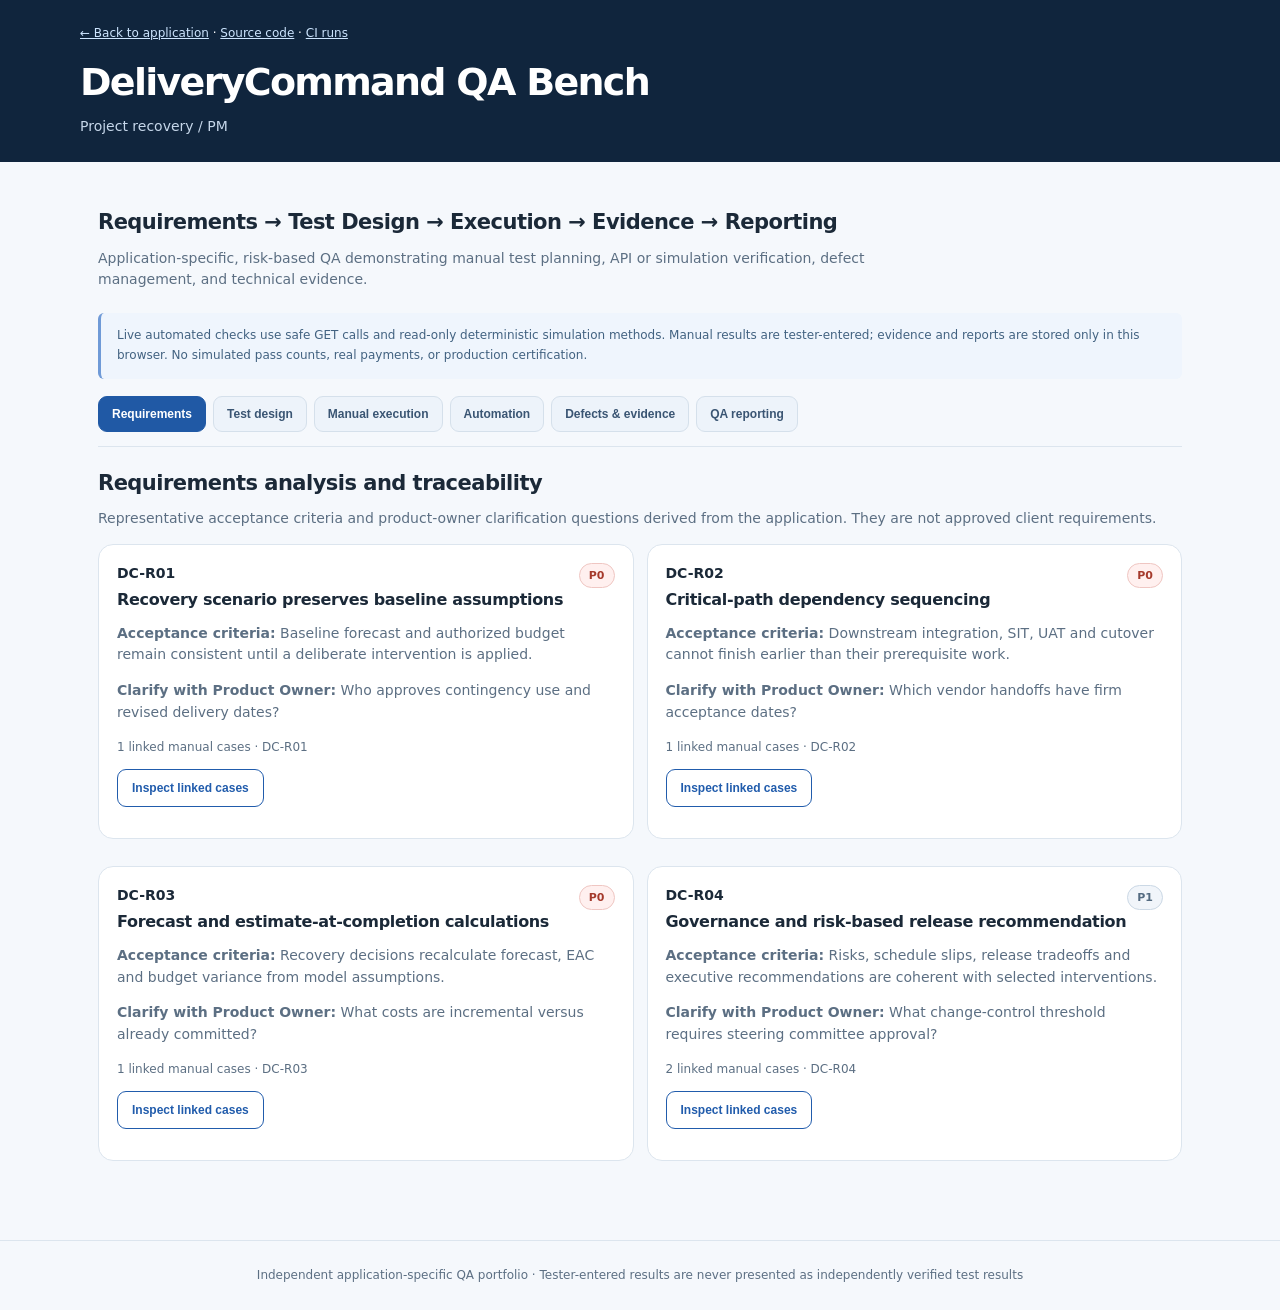
==== deliverycommand/qa-bench.html @ 72eb8c36 "Add app-specific QA workbench for recovery simulation with live read-only checks" ====
<!doctype html>
<html lang="en"><head><meta charset="utf-8"><meta name="viewport" content="width=device-width,initial-scale=1"><meta name="robots" content="noindex"><title>DeliveryCommand | QA Engineering Workbench</title>
<style>
:root{color-scheme:light;--ink:#1b2938;--muted:#5c6f83;--line:#dce5ee;--blue:#215cac;--paper:#fff;--bg:#f5f8fc;--green:#147b5c;--red:#a82e3e;--amber:#a65d00}
*{box-sizing:border-box}body{margin:0;background:var(--bg);color:var(--ink);font:14px/1.55 system-ui,-apple-system,Segoe UI,sans-serif}a{color:var(--blue)}header{background:#10253d;color:white;padding:24px max(18px,calc((100vw - 1120px)/2))}header a{color:#cde5ff}header .crumb{font-size:12px;margin-bottom:10px}.wrap{max-width:1120px;margin:auto;padding:24px 18px 65px}h1{margin:0 0 5px;font-size:clamp(27px,4vw,38px);letter-spacing:-.045em}h2{font-size:21px;letter-spacing:-.025em;margin:0 0 9px}h3{font-size:16px;letter-spacing:-.02em;margin:0 0 10px}h4{font-size:14px;margin:7px 0}p{margin:5px 0 14px;color:var(--muted)}.sub{color:#c6d7ea}.small{font-size:12px}.panel{background:white;border:1px solid var(--line);border-radius:15px;padding:18px;margin-bottom:14px;min-width:0}.intro{padding:20px 0 8px}.intro p{max-width:850px}.note{border-left:3px solid #6f9ad7;background:#eff5fd;color:#426281;padding:13px 16px;border-radius:6px;margin-bottom:17px;font-size:12px;line-height:1.65}.tabs{display:flex;flex-wrap:wrap;gap:7px;border-bottom:1px solid var(--line);padding:0 0 14px;margin:15px 0 20px}.tabs button{border:1px solid #d5e0eb;background:#edf3fa;padding:10px 13px;border-radius:9px;font-weight:700;color:#3a5573;cursor:pointer;font-size:12px}.tabs button[aria-selected="true"]{background:#2059a5;color:#fff;border-color:#2059a5}.grid{display:grid;grid-template-columns:repeat(2,minmax(0,1fr));gap:13px}.row{display:flex;gap:14px;align-items:flex-start;justify-content:space-between}.row>*{min-width:0}.actions{display:flex;gap:9px;flex-wrap:wrap;margin:13px 0}.btn{background:#215cac;border:1px solid #215cac;color:#fff;border-radius:9px;padding:10px 14px;font-size:12px;font-weight:700;cursor:pointer;min-height:38px}.btn.alt{background:#fff;color:#215cac}.btn:disabled{opacity:.6;cursor:default}.tag{border:1px solid #cbd8e5;border-radius:30px;padding:3px 9px;font-size:11px;font-weight:800;color:#546b81;background:#f1f5fa;display:inline-block}.tag.p0,.tag.failed{background:#fff0ef;color:#a53a2c;border-color:#efc6c2}.tag.passed{background:#ebf7f0;color:#16734b;border-color:#bee3cc}.tag.blocked{background:#fff3e2;color:#a36813;border-color:#ecd4b0}.fine{font-size:12px;color:var(--muted)}.line{padding:13px 0;border-bottom:1px solid var(--line)}.line:last-child{border:0}.line p{font-size:13px;line-height:1.65}.cardlinks{display:flex;gap:14px;flex-wrap:wrap;font-size:12px;font-weight:650}.cardlinks a{white-space:normal}.metrics{display:grid;grid-template-columns:repeat(5,minmax(0,1fr));gap:10px;margin-bottom:18px}.metric{background:#fff;border:1px solid var(--line);border-radius:11px;padding:12px}.metric strong{display:block;font-size:28px}.metric span{font-size:11px;color:var(--muted)}label{display:block;font-size:12px;font-weight:750;margin:11px 0}input,select,textarea{font:inherit;width:100%;border:1px solid #c5d4e5;border-radius:8px;padding:10px;background:white;color:var(--ink);margin:5px 0 0}input[type=file]{font-size:12px}textarea{resize:vertical}pre{background:#111f34;color:#d8ebf9;border-radius:9px;overflow:auto;padding:14px;font-size:11px;line-height:1.65;white-space:pre-wrap;overflow-wrap:anywhere}.teststep{white-space:pre-line;color:#354e68;line-height:1.7;font-size:13px}.status{font-weight:750}.status.passed{color:var(--green)}.status.failed{color:var(--red)}.status.blocked{color:var(--amber)}.state{font-weight:650;margin-left:6px}.two{display:grid;grid-template-columns:1.15fr .85fr;gap:14px}table{width:100%;border-collapse:collapse;font-size:12px}td,th{border-bottom:1px solid var(--line);text-align:left;padding:10px;vertical-align:top}th{background:#f5f8fc;color:#4d667c}.tablewrap{overflow:auto;max-width:100%}#notice:not(:empty){padding:11px 14px;margin:14px 0;background:#e9f5ed;border:1px solid #c0dfc8;border-radius:9px;color:#24563d}footer{padding:25px;border-top:1px solid var(--line);text-align:center;font-size:12px;color:var(--muted)}button:focus-visible,input:focus-visible,a:focus-visible,select:focus-visible,textarea:focus-visible{outline:3px solid #77a5dc;outline-offset:2px}
@media(max-width:780px){.two,.grid{grid-template-columns:1fr}.metrics{grid-template-columns:repeat(3,minmax(0,1fr))}}
@media(max-width:520px){.tabs{display:grid;grid-template-columns:repeat(2,minmax(0,1fr))}.tabs button{padding:10px 6px}.wrap{padding:16px 12px 45px}.panel{padding:14px}.metrics{grid-template-columns:repeat(2,minmax(0,1fr))}.row{display:block}h1{font-size:27px}}</style></head><body><header><div class="crumb"><a id="app-link" href="/">← Back to application</a> · <a id="source-link" target="_blank" rel="noopener noreferrer" href="#">Source code</a> · <a id="ci-link" target="_blank" rel="noopener noreferrer" href="#">CI runs</a></div><h1 id="project-title">QA Engineering Workbench</h1><div id="project-sub" class="sub"></div></header>
<main class="wrap"><div class="intro"><h2>Requirements → Test Design → Execution → Evidence → Reporting</h2><p>Application-specific, risk-based QA demonstrating manual test planning, API or simulation verification, defect management, and technical evidence.</p></div><div class="note">Live automated checks use safe GET calls and read-only deterministic simulation methods. Manual results are tester-entered; evidence and reports are stored only in this browser. No simulated pass counts, real payments, or production certification.</div><div class="tabs" role="tablist" aria-label="QA lifecycle sections"><button data-tab="requirements" aria-selected="true">Requirements</button><button data-tab="cases" aria-selected="false">Test design</button><button data-tab="manual" aria-selected="false">Manual execution</button><button data-tab="automation" aria-selected="false">Automation</button><button data-tab="defects" aria-selected="false">Defects & evidence</button><button data-tab="report" aria-selected="false">QA reporting</button></div><div id="notice" role="status" aria-live="polite"></div><div id="app"></div></main><footer>Independent application-specific QA portfolio · Tester-entered results are never presented as independently verified test results</footer>
<script id="qa-config" type="application/json">{"name":"DeliveryCommand","slug":"deliverycommand","domain":"Project recovery / PM","url":"https://deliverycommand.onrender.com/","repository":"deliverycommand","qaSource":"deliverycommand/qa-bench.html","sourceTests":"deliverycommand/tests","engine":"./engine.mjs","engineFunction":"simulate","requirements":[{"id":"DC-R01","title":"Recovery scenario preserves baseline assumptions","risk":"P0","acceptance":"Baseline forecast and authorized budget remain consistent until a deliberate intervention is applied.","clarify":"Who approves contingency use and revised delivery dates?"},{"id":"DC-R02","title":"Critical-path dependency sequencing","risk":"P0","acceptance":"Downstream integration, SIT, UAT and cutover cannot finish earlier than their prerequisite work.","clarify":"Which vendor handoffs have firm acceptance dates?"},{"id":"DC-R03","title":"Forecast and estimate-at-completion calculations","risk":"P0","acceptance":"Recovery decisions recalculate forecast, EAC and budget variance from model assumptions.","clarify":"What costs are incremental versus already committed?"},{"id":"DC-R04","title":"Governance and risk-based release recommendation","risk":"P1","acceptance":"Risks, schedule slips, release tradeoffs and executive recommendations are coherent with selected interventions.","clarify":"What change-control threshold requires steering committee approval?"}],"cases":[{"id":"DC-T01","req":"DC-R01","title":"Verify initial delayed-program baseline","level":"Functional","priority":"P0","pre":"Open unchanged example scenario.","steps":"1. Open DeliveryCommand.\n2. Record baseline finish and budget.\n3. Inspect vendor, integration, SIT, UAT, and cutover tasks.\n4. Reload without selecting interventions.","expected":"Baseline values and task sequence remain stable."},{"id":"DC-T02","req":"DC-R02","title":"Vendor API delay propagates to dependent phases","level":"E2E / SIT","priority":"P0","pre":"Start baseline scenario.","steps":"1. Review vendor dependency.\n2. Select vendor-expedite intervention.\n3. Compare critical path and finish date.\n4. Deselect and confirm baseline returns.","expected":"Downstream forecasts recalculate without violating dependency order."},{"id":"DC-T03","req":"DC-R03","title":"Cost of multiple interventions updates EAC","level":"Boundary / financial","priority":"P0","pre":"Open intervention options.","steps":"1. Capture baseline EAC.\n2. Enable vendor expedite and integration swarm.\n3. Calculate incremental cost.\n4. Compare authorized budget and variance.\n5. Remove an intervention and verify recalculation.","expected":"Intervention costs appear once and EAC/budget variance agree with decisions."},{"id":"DC-T04","req":"DC-R04","title":"Compressed UAT flags quality risk","level":"Negative / governance","priority":"P1","pre":"Start baseline without recovery actions.","steps":"1. Select compressed UAT.\n2. Examine quality warnings.\n3. Inspect executive recommendation.\n4. Compare warning after disabling the option.","expected":"Compression produces explicit QA/release risk rather than a misleading clean status."},{"id":"DC-T05","req":"DC-R04","title":"Recoverable reset maintains data integrity","level":"Reliability / usability","priority":"P1","pre":"Change at least two recovery decisions.","steps":"1. Record recalculated schedule and budget.\n2. Reset decisions.\n3. Refresh or revisit the scenario.\n4. Compare with original baseline.","expected":"Reset returns the defined baseline without stale forecast figures."}],"automatic":[{"id":"DC-A01","title":"Live application responds with valid HTML","kind":"http","path":"/","expectStatus":200,"contains":"DeliveryCommand","level":"Production smoke"},{"id":"DC-A02","title":"Recovery engine source is served","kind":"http","path":"/engine.mjs","expectStatus":200,"contains":"export","level":"Integration / assets"},{"id":"DC-A03","title":"Baseline simulation yields numeric forecast","kind":"esm","module":"./engine.mjs","fn":"simulate","expectKey":"finishWeek","expectType":"number","level":"Business rules"},{"id":"DC-A04","title":"Baseline simulation yields budget variance","kind":"esm","module":"./engine.mjs","fn":"simulate","expectKey":"budgetVariance","expectType":"number","level":"Financial / integration"},{"id":"DC-A05","title":"Unrecognized URL returns 404","kind":"http","path":"/not-a-real-qa-resource","expectStatus":404,"level":"Negative HTTP"}],"caveats":"Educational project-recovery calculations use fictional program data. Live smoke checks are read-only; stakeholder sign-off, real vendor timing and production program financials are out of scope.","sourceUrl":"https://github.com/sachintechpro/deliverycommand","sourceTestsUrl":"https://github.com/sachintechpro/deliverycommand/tree/main/deliverycommand/tests","ciUrl":"https://github.com/sachintechpro/deliverycommand/actions"}</script><script>
(() => {
'use strict';
const C=JSON.parse(document.getElementById('qa-config').textContent);
const KEY='qa-bench:'+C.slug+':v1';let state={executions:[],defects:[],evidence:[],customCases:[],auto:{}};
try{const p=JSON.parse(localStorage.getItem(KEY)||'{}');if(p&&typeof p==='object'){for(const k of Object.keys(state))if(p[k]&& (Array.isArray(state[k])?Array.isArray(p[k]):typeof p[k]==='object'))state[k]=p[k];}}catch{}
let tab='requirements',selected=(C.cases[0]||{}).id||'',showCase='',running=false;
const esc=s=>String(s==null?'':s).replace(/[&<>"']/g,ch=>({'&':'&amp;','<':'&lt;','>':'&gt;','"':'&quot;','\'':'&#39;'}[ch]));
const fmt=x=>esc(JSON.stringify(x,null,2));const cases=()=>[...C.cases,...state.customCases];
const latest=id=>state.executions.find(x=>x.caseId===id);
const count=(k)=>state.executions.filter((x,i,a)=>a.findIndex(v=>v.caseId===x.caseId)===i&&x.status===k).length;
const total=()=>cases().length;const completed=()=>new Set(state.executions.map(x=>x.caseId)).size;
function save(){try{localStorage.setItem(KEY,JSON.stringify(state));return true}catch{note('Browser storage unavailable; export your report.');return false}}
function note(s){document.querySelector('#notice').textContent=s}
function tag(v){const t=String(v||'Not run');return '<span class="tag '+(t==='P0'?'p0':t.toLowerCase().replaceAll(' ','-'))+'">'+esc(t)+'</span>'}
function renderReq(){return '<h2>Requirements analysis and traceability</h2><p>Representative acceptance criteria and product-owner clarification questions derived from the application. They are not approved client requirements.</p><div class="grid">'+C.requirements.map(r=>'<article class="panel"><div class="row"><strong>'+esc(r.id)+'</strong>'+tag(r.risk)+'</div><h3>'+esc(r.title)+'</h3><p><b>Acceptance criteria:</b> '+esc(r.acceptance)+'</p><p><b>Clarify with Product Owner:</b> '+esc(r.clarify)+'</p><div class="fine">'+cases().filter(c=>c.req===r.id).length+' linked manual cases · '+esc(r.id)+'</div><div class="actions"><button class="btn alt" data-act="req" data-id="'+esc(r.id)+'">Inspect linked cases</button></div></article>').join('')+'</div>'}
function listCases(){const req=showCase||'', filtered=cases().filter(x=>!req||x.req===req);
return '<h2>Test design repository</h2><p>Application-specific functional, integration, boundary, negative, E2E, and reliability scenarios. Tests here are specifications until executed and evidenced.</p><div class="actions"><button class="btn" data-act="add-case">+ Write test case</button><button class="btn alt" data-act="all-cases">Show all cases</button></div><div id="new-case"></div><div class="grid">'+filtered.map(x=>'<article class="panel"><div class="row"><strong>'+esc(x.id)+'</strong>'+tag(x.priority)+'</div><h3>'+esc(x.title)+'</h3><p>'+esc(x.req)+' · '+esc(x.level)+'</p><p><b>Expected:</b> '+esc(x.expected)+'</p><div class="actions"><button class="btn alt" data-act="open-case" data-id="'+esc(x.id)+'">Steps / execute</button></div></article>').join('')+'</div>'}
function detail(c){return '<article class="panel"><div class="row"><h3>'+esc(c.id)+' — '+esc(c.title)+'</h3>'+tag(c.priority)+'</div><p>'+esc(c.req)+' · '+esc(c.level)+'</p><p><b>Preconditions</b><br>'+esc(c.pre)+'</p><p><b>Steps</b></p><div class="teststep">'+esc(c.steps)+'</div><p><b>Expected result</b><br>'+esc(c.expected)+'</p><div class="cardlinks"><a target="_blank" rel="noopener noreferrer" href="'+esc(C.url)+'">Open application under test ↗</a></div></article>'}
function manual(){const c=cases().find(x=>x.id===selected)||cases()[0];if(!c)return '<p>No test cases configured.</p>';
return '<h2>Manual QA execution</h2><p>Execute actual steps against the application, enter observations, and capture evidence. These are tester-entered verdicts, not independently verified test outcomes.</p><div class="two"><div><label>Choose case<select id="case-select">'+cases().map(x=>'<option value="'+esc(x.id)+'" '+(x.id===c.id?'selected':'')+'>'+esc(x.id+' · '+x.title)+'</option>').join('')+'</select></label>'+detail(c)+'</div><form class="panel" id="manual-form"><h3>Record an actual test run</h3><label>Execution result<select name="status" required><option value="">Select</option><option>Passed</option><option>Failed</option><option>Blocked</option></select></label><label>Actual result and comparison<textarea name="actual" rows="4" required placeholder="Observed response, state, calculations, and discrepancies"></textarea></label><label>Environment and notes<textarea name="notes" rows="3" placeholder="Browser/device/version, test data, defects"></textarea></label><button class="btn" type="submit">Save manual execution</button><p class="fine">Stored only in this browser. Every verdict is human-entered.</p><hr><label>Screenshot, video, trace or log<input id="evidence-upload" type="file" accept="image/*,video/*,.json,.txt,.log" multiple></label><p class="fine">Evidence saved in local browser IndexedDB, max 15 MB per attachment.</p><button class="btn alt" type="button" data-act="log-defect">Log defect</button></form></div><h3>Recent manual records</h3>'+execTable(state.executions.filter(x=>x.caseId===c.id).slice(0,8))}
function execTable(arr){if(!arr.length)return '<p class="note">Not run. No execution verdict has been claimed.</p>';return '<div class="panel tablewrap"><table><thead><tr><th>Test</th><th>Result</th><th>Timestamp</th><th>Actual observations</th></tr></thead><tbody>'+arr.map(x=>'<tr><td>'+esc(x.caseId)+'</td><td>'+tag(x.status)+'</td><td>'+esc(new Date(x.time).toLocaleString())+'</td><td>'+esc(x.actual)+'</td></tr>').join('')+'</tbody></table></div>'}
function auto(){return '<h2>Executable application-specific QA checks</h2><p>Run only safe, read-only checks of this application and inspect the actual HTTP response or imported deterministic engine output. Tests begin Not run; nothing is pre-marked passed.</p><div class="actions"><button class="btn" data-act="run-all" '+(running?'disabled':'')+'>Run all safe checks</button><button class="btn alt" data-act="reset-auto">Reset outcomes</button><a class="btn alt" target="_blank" rel="noopener noreferrer" href="'+esc(C.sourceTestsUrl)+'">Existing source tests ↗</a><a class="btn alt" target="_blank" rel="noopener noreferrer" href="'+esc(C.ciUrl)+'">CI evidence ↗</a></div><div class="panel"><p class="fine">Live HTTP and JavaScript results are generated by this visitor’s current run. These smoke/business-rule checks are not substitutes for full Selenium browser journeys, cross-device validation, load/security testing, or production sign-off.</p></div>'+C.automatic.map(t=>{const r=state.auto[t.id];return '<article class="panel"><div class="row"><div><strong>'+esc(t.id)+' — '+esc(t.title)+'</strong><p>'+esc(t.level)+' · '+esc(t.kind.toUpperCase())+'</p></div>'+(r?tag(r.status):tag('Not run'))+'</div><button class="btn alt" data-act="run-one" data-id="'+esc(t.id)+'" '+(running?'disabled':'')+'>▶ Run check</button>'+(r?'<details><summary>Technical proof — '+esc(r.elapsed)+' ms</summary><pre>'+fmt({request:r.request,actual:r.actual,assertion:r.assertion,time:r.time})+'</pre></details>':'<p class="fine">Not executed in this browser.</p>')+'</article>'}).join('')}
function defects(){return '<h2>Defect tracking and evidence</h2><p>Log defects with severity, exact reproduction steps, expected/actual behavior, and retest status. No unresolved defects are fabricated.</p><button class="btn" data-act="log-defect">+ Log defect</button><div id="new-defect"></div><h3>Recorded defect history</h3>'+(state.defects.length?state.defects.map(d=>'<div class="panel row"><div><strong>'+esc(d.id)+' — '+esc(d.title)+'</strong><p>'+esc(d.caseId)+' · '+esc(d.severity)+'</p><p>'+esc(d.description)+'</p><small>'+esc(new Date(d.time).toLocaleString())+'</small></div><label style="min-width:140px">Status<select data-defect="'+esc(d.id)+'">'+['Open','In progress','Fixed awaiting retest','Verified','Closed'].map(s=>'<option '+(d.status===s?'selected':'')+'>'+s+'</option>').join('')+'</select></label></div>').join(''):'<p class="note">No browser-local defects recorded.</p>')+'<h3>Saved screenshots, video and logs</h3>'+(state.evidence.length?state.evidence.map(e=>'<div class="panel row"><div><strong>'+esc(e.name)+'</strong><p>'+esc(e.caseId)+' · '+esc(e.size)+' bytes · '+esc(e.time)+'</p></div><button class="btn alt" data-act="view-evidence" data-id="'+esc(e.id)+'">Open evidence</button></div>').join(''):'<p class="note">No evidence attachments saved in this browser.</p>')}
function report(){const p=count('Passed'),f=count('Failed'),b=count('Blocked'),pending=total()-completed();const autoDone=Object.keys(state.auto).length,autoPass=Object.values(state.auto).filter(x=>x.status==='Passed').length;
return '<h2>QA execution & leadership summary</h2><p>Manual and automation results are reported separately. Portfolio specifications do not count as executed tests.</p><div class="metrics"><div class="metric"><strong>'+total()+'</strong><span>Manual cases</span></div><div class="metric"><strong>'+p+'</strong><span>Manual passed</span></div><div class="metric"><strong>'+f+'</strong><span>Manual failed</span></div><div class="metric"><strong>'+b+'</strong><span>Manual blocked</span></div><div class="metric"><strong>'+pending+'</strong><span>Not run</span></div></div><div class="grid"><div class="panel"><h3>Automation results</h3><p><strong>'+autoPass+' / '+autoDone+'</strong> executed checks passed; '+(C.automatic.length-autoDone)+' not yet run.</p><p><b>Open/retest defects:</b> '+state.defects.filter(x=>!['Closed','Verified'].includes(x.status)).length+'</p><p><b>Release recommendation:</b> Conditional / portfolio demonstration only. Review actual failures and external evidence before any production sign-off.</p></div><div class="panel"><h3>Publish QA evidence</h3><p>Export tester-entered manual outcomes, safe technical execution proof, defects, requirements and evidence metadata. Screenshot/video files remain browser-local and are not embedded in this export.</p><div class="actions"><button class="btn" data-act="export-json">Export QA report (JSON)</button><button class="btn alt" data-act="export-csv">Export CSV</button></div></div></div><h3>Recent test executions</h3>'+execTable(state.executions.slice(0,12))+'<p class="fine">'+esc(C.caveats)+'</p>'}
const panels={requirements:renderReq,cases:listCases,manual,automation:auto,defects,report};
function draw(){document.getElementById('app').innerHTML=panels[tab]();document.querySelectorAll('[data-tab]').forEach(b=>b.setAttribute('aria-selected',String(b.dataset.tab===tab)))}
function switchTab(t){tab=t;note('');draw();window.scrollTo({top:document.querySelector('.tabs').offsetTop-15,behavior:'smooth'})}
function readByKey(obj,path){return String(path||'').split('.').filter(Boolean).reduce((o,k)=>o?.[k],obj)}
async function execute(t){const start=performance.now(),when=new Date().toISOString();let passed=false,actual={},request={},assertion='';try{
if(t.kind==='http'){const path=t.path;request={method:'GET',path,credentials:'omit',expectedStatus:t.expectStatus};const r=await fetch(path,{method:'GET',credentials:'omit',cache:'no-store',redirect:'follow'});const ct=r.headers.get('content-type')||'';let body=null,text='';if(ct.includes('json')){try{body=await r.json()}catch(e){text='Invalid JSON: '+e.message}}else{text=(await r.text()).slice(0,15000)};actual={status:r.status,contentType:ct,preview:body===null?text.slice(0,900):JSON.stringify(body).slice(0,900)};passed=r.status===t.expectStatus;assertion='HTTP '+r.status+' expected '+t.expectStatus;if(passed&&t.contains){passed=(text||JSON.stringify(body)).includes(t.contains);assertion+='; body contains '+JSON.stringify(t.contains)+': '+passed}if(passed&&t.expectKey){const val=readByKey(body,t.expectKey);passed=val!==undefined&&(!t.expectType||typeof val===t.expectType);assertion+='; '+t.expectKey+' '+t.expectType+': '+passed}}
else if(t.kind==='esm'){request={module:t.module,method:t.fn,expectedProperty:t.expectKey};const mod=await import(t.module+'?qa='+encodeURIComponent(when));const fn=mod[t.fn];if(typeof fn!=='function')throw Error('Export '+t.fn+' unavailable');const out=fn();const v=readByKey(out,t.expectKey);actual={property:t.expectKey,value:v,keys:Object.keys(out||{}).slice(0,15)};passed=v!==undefined&&(!t.expectType||typeof v===t.expectType);assertion='Imported real engine and evaluated '+t.expectKey+': '+passed}
else throw Error('Unsupported automated test type');
}catch(e){actual={error:e.message};assertion='Test execution error: '+e.message}
return {status:passed?'Passed':'Failed',request,actual,assertion,time:when,elapsed:+(performance.now()-start).toFixed(1)}
}
async function runAll(ids){if(running)return;running=true;note('Running safe read-only checks…');draw();for(const t of C.automatic.filter(x=>ids.includes(x.id))){state.auto[t.id]=await execute(t);save();draw()}running=false;draw();const fail=ids.filter(id=>state.auto[id]?.status==='Failed').length;note('Executed '+ids.length+' real checks; '+fail+' failed. View technical proof for details.')}
function dl(name,content,mime){const blob=new Blob([content],{type:mime});const u=URL.createObjectURL(blob),a=document.createElement('a');a.href=u;a.download=name;a.click();setTimeout(()=>URL.revokeObjectURL(u),12000)}
function csvVal(v){return '"'+String(v==null?'':v).replaceAll('"','""')+'"'}
async function storeFile(file){return new Promise((resolve,reject)=>{const r=indexedDB.open('qa-bench-evidence:'+C.slug,1);r.onupgradeneeded=()=>r.result.createObjectStore('files',{keyPath:'id'});r.onerror=()=>reject(r.error);r.onsuccess=()=>{const db=r.result,id=Date.now().toString(36)+Math.random().toString(36).slice(2,6);const tx=db.transaction('files','readwrite');tx.objectStore('files').put({id,blob:file});tx.oncomplete=()=>{db.close();resolve(id)};tx.onerror=()=>reject(tx.error)}})}
async function openFile(id){return new Promise((resolve,reject)=>{const r=indexedDB.open('qa-bench-evidence:'+C.slug,1);r.onerror=()=>reject(r.error);r.onsuccess=()=>{const db=r.result;if(!db.objectStoreNames.contains('files')){db.close();reject(Error('No stored files'));return}const req=db.transaction('files').objectStore('files').get(id);req.onsuccess=()=>{db.close();resolve(req.result?.blob)};req.onerror=()=>reject(req.error)}})}
document.addEventListener('click',async e=>{const tabNode=e.target.closest('[data-tab]');if(tabNode){switchTab(tabNode.dataset.tab);return}const btn=e.target.closest('[data-act]');if(!btn)return;const a=btn.dataset.act;
if(a==='req'){showCase=btn.dataset.id;switchTab('cases')}else if(a==='all-cases'){showCase='';draw()}else if(a==='open-case'){selected=btn.dataset.id;switchTab('manual')}else if(a==='run-all'){await runAll(C.automatic.map(x=>x.id))}else if(a==='run-one'){await runAll([btn.dataset.id])}else if(a==='reset-auto'){state.auto={};save();draw();note('Automated results reset. No application data changed.')}
else if(a==='add-case'){document.getElementById('new-case').innerHTML='<form class="panel" id="custom-form"><h3>Author a manual test case</h3><label>Requirement<select name="req">'+C.requirements.map(r=>'<option>'+esc(r.id)+'</option>').join('')+'</select></label><label>Title<input name="title" required maxlength="130"></label><label>Preconditions<textarea name="pre" required></textarea></label><label>Steps<textarea name="steps" rows="4" required></textarea></label><label>Expected result<textarea name="expected" required></textarea></label><label>Level<input name="level" value="Functional / E2E" required></label><button class="btn">Save case</button></form>'}
else if(a==='log-defect'){switchTab('defects');document.getElementById('new-defect').innerHTML='<form class="panel" id="defect-form"><h3>Log defect</h3><label>Test case<select name="caseId">'+cases().map(c=>'<option>'+esc(c.id)+'</option>').join('')+'</select></label><label>Title<input name="title" required maxlength="130"></label><label>Severity<select name="severity"><option>Critical</option><option>High</option><option selected>Medium</option><option>Low</option></select></label><label>Reproduction steps, expected versus actual<textarea name="description" rows="4" required></textarea></label><button class="btn">Save defect</button></form>'}
else if(a==='view-evidence'){try{const f=await openFile(btn.dataset.id);if(!f)throw Error('File missing from this browser');const u=URL.createObjectURL(f);window.open(u,'_blank','noopener');setTimeout(()=>URL.revokeObjectURL(u),60000)}catch(err){note('Evidence unavailable: '+err.message)}}
else if(a==='export-json'){dl(C.slug+'-qa-report.json',JSON.stringify({application:C.name,exported:new Date().toISOString(),source:'tester-entered browser-local QA and actual read-only checks',requirements:C.requirements,testCases:cases(),manualExecutions:state.executions,automatedResults:state.auto,defects:state.defects,evidenceMetadata:state.evidence,limitations:C.caveats},null,2),'application/json')}
else if(a==='export-csv'){const rows=[['Test ID','Status','Timestamp','Actual Result','Notes'],...state.executions.map(x=>[x.caseId,x.status,x.time,x.actual,x.notes])];dl(C.slug+'-qa-executions.csv',rows.map(x=>x.map(csvVal).join(',')).join('\r\n'),'text/csv')}})
document.addEventListener('change',async e=>{if(e.target.id==='case-select'){selected=e.target.value;draw()}if(e.target.hasAttribute('data-defect')){const d=state.defects.find(x=>x.id===e.target.dataset.defect);if(d){d.status=e.target.value;save();draw()}}if(e.target.id==='evidence-upload'){const files=[...e.target.files];let saved=0;for(const f of files){if(f.size>15*1024*1024){note('Each file must be 15 MB or smaller.');continue}try{const id=await storeFile(f);state.evidence.unshift({id,name:f.name,size:f.size,type:f.type,time:new Date().toISOString(),caseId:selected});saved++}catch(err){note('Could not store '+f.name+': '+err.message)}}if(saved){save();note(saved+' attachment(s) stored in this browser.')}}});
document.addEventListener('submit',e=>{const f=e.target;if(!['manual-form','custom-form','defect-form'].includes(f.id))return;e.preventDefault();const d=Object.fromEntries(new FormData(f).entries());
if(f.id==='manual-form'){if(!d.status||!String(d.actual||'').trim())return;state.executions.unshift({caseId:selected,status:d.status,actual:d.actual,notes:d.notes||'',time:new Date().toISOString()});save();draw();note('Tester-entered manual result saved. This is not an independently executed automated test.')}
if(f.id==='custom-form'){const id='CUSTOM-'+String(state.customCases.length+1).padStart(3,'0');state.customCases.push({id,req:d.req,title:d.title,level:d.level,priority:'P1',pre:d.pre,steps:d.steps,expected:d.expected});selected=id;save();switchTab('manual');note('Custom manual case saved in your browser.')}
if(f.id==='defect-form'){state.defects.unshift({id:'DEF-'+Date.now().toString(36).toUpperCase(),caseId:d.caseId,title:d.title,severity:d.severity,description:d.description,status:'Open',time:new Date().toISOString()});save();draw();note('Defect recorded. Add supporting evidence from Manual QA.')}});
document.getElementById('project-title').textContent=C.name+' QA Bench';document.getElementById('project-sub').textContent=C.domain;document.getElementById('app-link').href=C.url;document.getElementById('source-link').href=C.sourceUrl;document.getElementById('ci-link').href=C.ciUrl;
draw();
})();
</script></body></html>
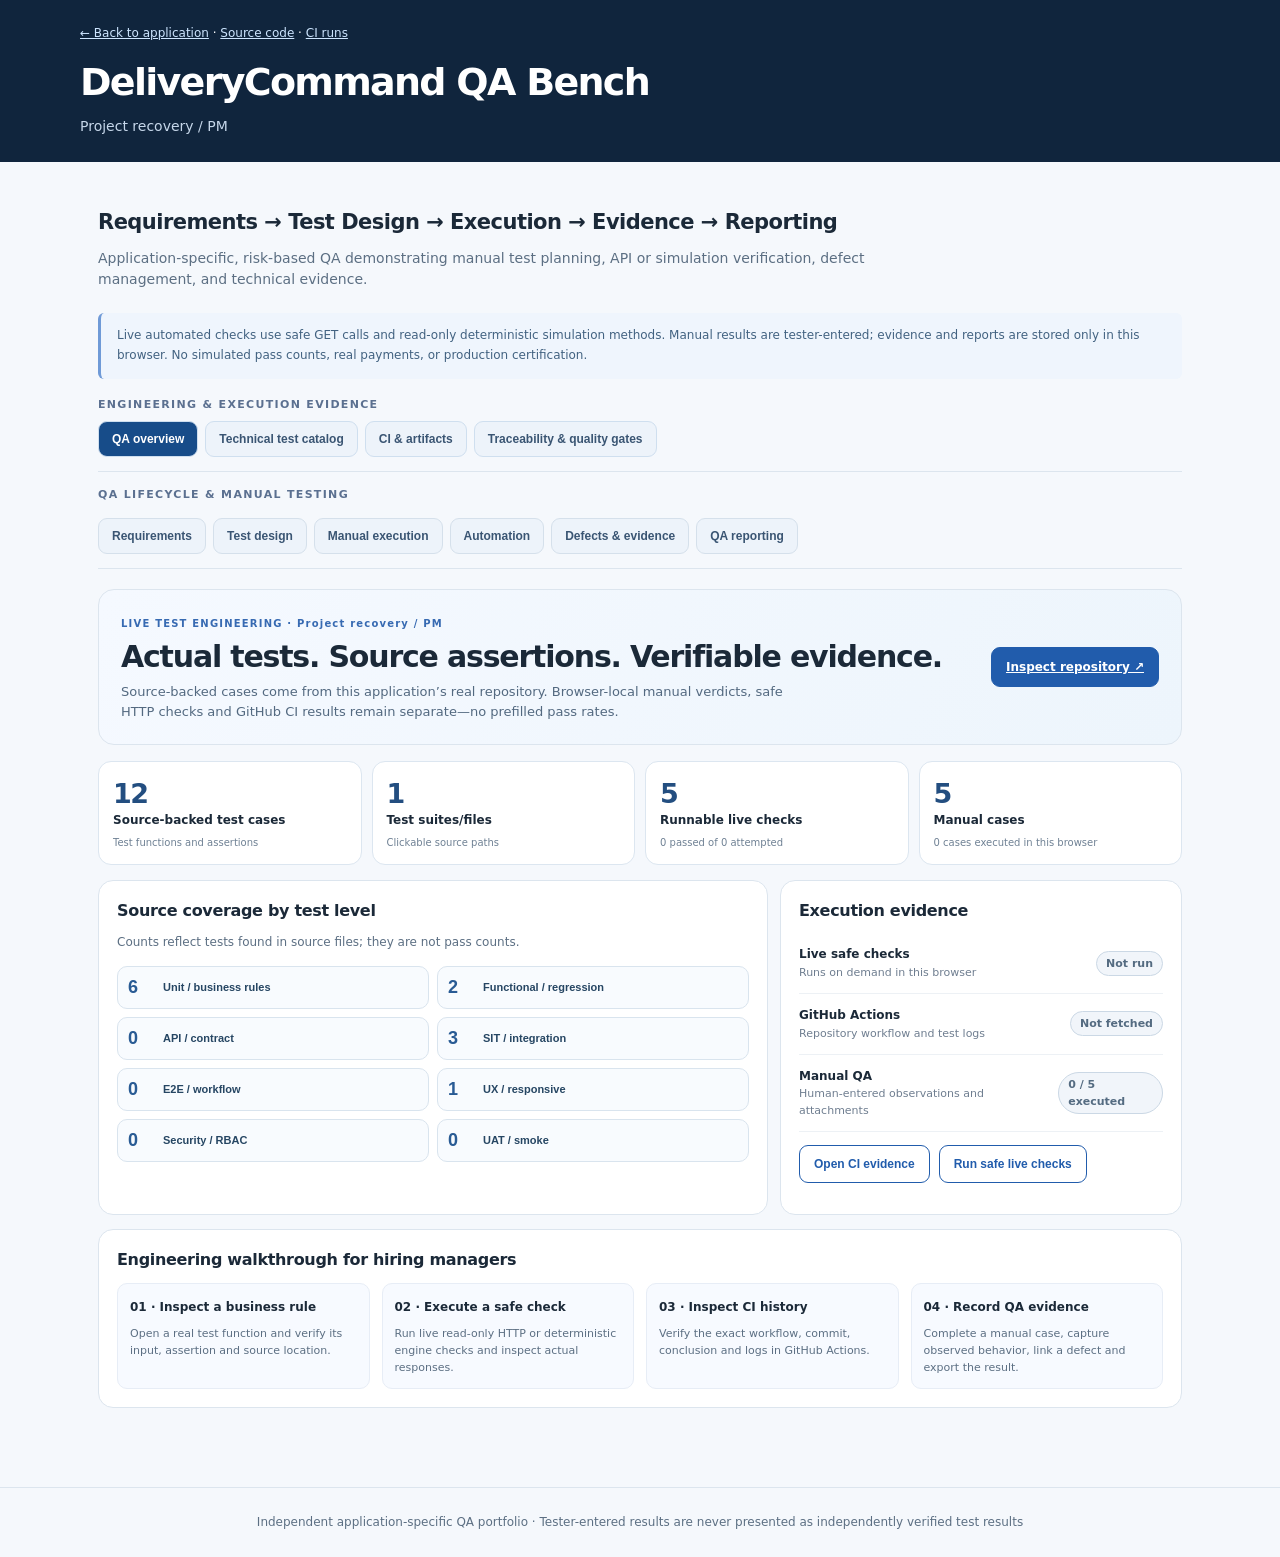
==== commit 6c68b57d: "Upgrade QA Bench: source-backed test catalog, CI evidence and traceability; preserve original sectio" ====
--- a/deliverycommand/qa-bench.html
+++ b/deliverycommand/qa-bench.html
@@ -4,15 +4,53 @@
 :root{color-scheme:light;--ink:#1b2938;--muted:#5c6f83;--line:#dce5ee;--blue:#215cac;--paper:#fff;--bg:#f5f8fc;--green:#147b5c;--red:#a82e3e;--amber:#a65d00}
 *{box-sizing:border-box}body{margin:0;background:var(--bg);color:var(--ink);font:14px/1.55 system-ui,-apple-system,Segoe UI,sans-serif}a{color:var(--blue)}header{background:#10253d;color:white;padding:24px max(18px,calc((100vw - 1120px)/2))}header a{color:#cde5ff}header .crumb{font-size:12px;margin-bottom:10px}.wrap{max-width:1120px;margin:auto;padding:24px 18px 65px}h1{margin:0 0 5px;font-size:clamp(27px,4vw,38px);letter-spacing:-.045em}h2{font-size:21px;letter-spacing:-.025em;margin:0 0 9px}h3{font-size:16px;letter-spacing:-.02em;margin:0 0 10px}h4{font-size:14px;margin:7px 0}p{margin:5px 0 14px;color:var(--muted)}.sub{color:#c6d7ea}.small{font-size:12px}.panel{background:white;border:1px solid var(--line);border-radius:15px;padding:18px;margin-bottom:14px;min-width:0}.intro{padding:20px 0 8px}.intro p{max-width:850px}.note{border-left:3px solid #6f9ad7;background:#eff5fd;color:#426281;padding:13px 16px;border-radius:6px;margin-bottom:17px;font-size:12px;line-height:1.65}.tabs{display:flex;flex-wrap:wrap;gap:7px;border-bottom:1px solid var(--line);padding:0 0 14px;margin:15px 0 20px}.tabs button{border:1px solid #d5e0eb;background:#edf3fa;padding:10px 13px;border-radius:9px;font-weight:700;color:#3a5573;cursor:pointer;font-size:12px}.tabs button[aria-selected="true"]{background:#2059a5;color:#fff;border-color:#2059a5}.grid{display:grid;grid-template-columns:repeat(2,minmax(0,1fr));gap:13px}.row{display:flex;gap:14px;align-items:flex-start;justify-content:space-between}.row>*{min-width:0}.actions{display:flex;gap:9px;flex-wrap:wrap;margin:13px 0}.btn{background:#215cac;border:1px solid #215cac;color:#fff;border-radius:9px;padding:10px 14px;font-size:12px;font-weight:700;cursor:pointer;min-height:38px}.btn.alt{background:#fff;color:#215cac}.btn:disabled{opacity:.6;cursor:default}.tag{border:1px solid #cbd8e5;border-radius:30px;padding:3px 9px;font-size:11px;font-weight:800;color:#546b81;background:#f1f5fa;display:inline-block}.tag.p0,.tag.failed{background:#fff0ef;color:#a53a2c;border-color:#efc6c2}.tag.passed{background:#ebf7f0;color:#16734b;border-color:#bee3cc}.tag.blocked{background:#fff3e2;color:#a36813;border-color:#ecd4b0}.fine{font-size:12px;color:var(--muted)}.line{padding:13px 0;border-bottom:1px solid var(--line)}.line:last-child{border:0}.line p{font-size:13px;line-height:1.65}.cardlinks{display:flex;gap:14px;flex-wrap:wrap;font-size:12px;font-weight:650}.cardlinks a{white-space:normal}.metrics{display:grid;grid-template-columns:repeat(5,minmax(0,1fr));gap:10px;margin-bottom:18px}.metric{background:#fff;border:1px solid var(--line);border-radius:11px;padding:12px}.metric strong{display:block;font-size:28px}.metric span{font-size:11px;color:var(--muted)}label{display:block;font-size:12px;font-weight:750;margin:11px 0}input,select,textarea{font:inherit;width:100%;border:1px solid #c5d4e5;border-radius:8px;padding:10px;background:white;color:var(--ink);margin:5px 0 0}input[type=file]{font-size:12px}textarea{resize:vertical}pre{background:#111f34;color:#d8ebf9;border-radius:9px;overflow:auto;padding:14px;font-size:11px;line-height:1.65;white-space:pre-wrap;overflow-wrap:anywhere}.teststep{white-space:pre-line;color:#354e68;line-height:1.7;font-size:13px}.status{font-weight:750}.status.passed{color:var(--green)}.status.failed{color:var(--red)}.status.blocked{color:var(--amber)}.state{font-weight:650;margin-left:6px}.two{display:grid;grid-template-columns:1.15fr .85fr;gap:14px}table{width:100%;border-collapse:collapse;font-size:12px}td,th{border-bottom:1px solid var(--line);text-align:left;padding:10px;vertical-align:top}th{background:#f5f8fc;color:#4d667c}.tablewrap{overflow:auto;max-width:100%}#notice:not(:empty){padding:11px 14px;margin:14px 0;background:#e9f5ed;border:1px solid #c0dfc8;border-radius:9px;color:#24563d}footer{padding:25px;border-top:1px solid var(--line);text-align:center;font-size:12px;color:var(--muted)}button:focus-visible,input:focus-visible,a:focus-visible,select:focus-visible,textarea:focus-visible{outline:3px solid #77a5dc;outline-offset:2px}
 @media(max-width:780px){.two,.grid{grid-template-columns:1fr}.metrics{grid-template-columns:repeat(3,minmax(0,1fr))}}
-@media(max-width:520px){.tabs{display:grid;grid-template-columns:repeat(2,minmax(0,1fr))}.tabs button{padding:10px 6px}.wrap{padding:16px 12px 45px}.panel{padding:14px}.metrics{grid-template-columns:repeat(2,minmax(0,1fr))}.row{display:block}h1{font-size:27px}}</style></head><body><header><div class="crumb"><a id="app-link" href="/">← Back to application</a> · <a id="source-link" target="_blank" rel="noopener noreferrer" href="#">Source code</a> · <a id="ci-link" target="_blank" rel="noopener noreferrer" href="#">CI runs</a></div><h1 id="project-title">QA Engineering Workbench</h1><div id="project-sub" class="sub"></div></header>
-<main class="wrap"><div class="intro"><h2>Requirements → Test Design → Execution → Evidence → Reporting</h2><p>Application-specific, risk-based QA demonstrating manual test planning, API or simulation verification, defect management, and technical evidence.</p></div><div class="note">Live automated checks use safe GET calls and read-only deterministic simulation methods. Manual results are tester-entered; evidence and reports are stored only in this browser. No simulated pass counts, real payments, or production certification.</div><div class="tabs" role="tablist" aria-label="QA lifecycle sections"><button data-tab="requirements" aria-selected="true">Requirements</button><button data-tab="cases" aria-selected="false">Test design</button><button data-tab="manual" aria-selected="false">Manual execution</button><button data-tab="automation" aria-selected="false">Automation</button><button data-tab="defects" aria-selected="false">Defects & evidence</button><button data-tab="report" aria-selected="false">QA reporting</button></div><div id="notice" role="status" aria-live="polite"></div><div id="app"></div></main><footer>Independent application-specific QA portfolio · Tester-entered results are never presented as independently verified test results</footer>
-<script id="qa-config" type="application/json">{"name":"DeliveryCommand","slug":"deliverycommand","domain":"Project recovery / PM","url":"https://deliverycommand.onrender.com/","repository":"deliverycommand","qaSource":"deliverycommand/qa-bench.html","sourceTests":"deliverycommand/tests","engine":"./engine.mjs","engineFunction":"simulate","requirements":[{"id":"DC-R01","title":"Recovery scenario preserves baseline assumptions","risk":"P0","acceptance":"Baseline forecast and authorized budget remain consistent until a deliberate intervention is applied.","clarify":"Who approves contingency use and revised delivery dates?"},{"id":"DC-R02","title":"Critical-path dependency sequencing","risk":"P0","acceptance":"Downstream integration, SIT, UAT and cutover cannot finish earlier than their prerequisite work.","clarify":"Which vendor handoffs have firm acceptance dates?"},{"id":"DC-R03","title":"Forecast and estimate-at-completion calculations","risk":"P0","acceptance":"Recovery decisions recalculate forecast, EAC and budget variance from model assumptions.","clarify":"What costs are incremental versus already committed?"},{"id":"DC-R04","title":"Governance and risk-based release recommendation","risk":"P1","acceptance":"Risks, schedule slips, release tradeoffs and executive recommendations are coherent with selected interventions.","clarify":"What change-control threshold requires steering committee approval?"}],"cases":[{"id":"DC-T01","req":"DC-R01","title":"Verify initial delayed-program baseline","level":"Functional","priority":"P0","pre":"Open unchanged example scenario.","steps":"1. Open DeliveryCommand.\n2. Record baseline finish and budget.\n3. Inspect vendor, integration, SIT, UAT, and cutover tasks.\n4. Reload without selecting interventions.","expected":"Baseline values and task sequence remain stable."},{"id":"DC-T02","req":"DC-R02","title":"Vendor API delay propagates to dependent phases","level":"E2E / SIT","priority":"P0","pre":"Start baseline scenario.","steps":"1. Review vendor dependency.\n2. Select vendor-expedite intervention.\n3. Compare critical path and finish date.\n4. Deselect and confirm baseline returns.","expected":"Downstream forecasts recalculate without violating dependency order."},{"id":"DC-T03","req":"DC-R03","title":"Cost of multiple interventions updates EAC","level":"Boundary / financial","priority":"P0","pre":"Open intervention options.","steps":"1. Capture baseline EAC.\n2. Enable vendor expedite and integration swarm.\n3. Calculate incremental cost.\n4. Compare authorized budget and variance.\n5. Remove an intervention and verify recalculation.","expected":"Intervention costs appear once and EAC/budget variance agree with decisions."},{"id":"DC-T04","req":"DC-R04","title":"Compressed UAT flags quality risk","level":"Negative / governance","priority":"P1","pre":"Start baseline without recovery actions.","steps":"1. Select compressed UAT.\n2. Examine quality warnings.\n3. Inspect executive recommendation.\n4. Compare warning after disabling the option.","expected":"Compression produces explicit QA/release risk rather than a misleading clean status."},{"id":"DC-T05","req":"DC-R04","title":"Recoverable reset maintains data integrity","level":"Reliability / usability","priority":"P1","pre":"Change at least two recovery decisions.","steps":"1. Record recalculated schedule and budget.\n2. Reset decisions.\n3. Refresh or revisit the scenario.\n4. Compare with original baseline.","expected":"Reset returns the defined baseline without stale forecast figures."}],"automatic":[{"id":"DC-A01","title":"Live application responds with valid HTML","kind":"http","path":"/","expectStatus":200,"contains":"DeliveryCommand","level":"Production smoke"},{"id":"DC-A02","title":"Recovery engine source is served","kind":"http","path":"/engine.mjs","expectStatus":200,"contains":"export","level":"Integration / assets"},{"id":"DC-A03","title":"Baseline simulation yields numeric forecast","kind":"esm","module":"./engine.mjs","fn":"simulate","expectKey":"finishWeek","expectType":"number","level":"Business rules"},{"id":"DC-A04","title":"Baseline simulation yields budget variance","kind":"esm","module":"./engine.mjs","fn":"simulate","expectKey":"budgetVariance","expectType":"number","level":"Financial / integration"},{"id":"DC-A05","title":"Unrecognized URL returns 404","kind":"http","path":"/not-a-real-qa-resource","expectStatus":404,"level":"Negative HTTP"}],"caveats":"Educational project-recovery calculations use fictional program data. Live smoke checks are read-only; stakeholder sign-off, real vendor timing and production program financials are out of scope.","sourceUrl":"https://github.com/sachintechpro/deliverycommand","sourceTestsUrl":"https://github.com/sachintechpro/deliverycommand/tree/main/deliverycommand/tests","ciUrl":"https://github.com/sachintechpro/deliverycommand/actions"}</script><script>
+@media(max-width:520px){.tabs{display:grid;grid-template-columns:repeat(2,minmax(0,1fr))}.tabs button{padding:10px 6px}.wrap{padding:16px 12px 45px}.panel{padding:14px}.metrics{grid-template-columns:repeat(2,minmax(0,1fr))}.row{display:block}h1{font-size:27px}}
+/* Executable evidence extension, additive to all six original QA Bench sections */
+.qa-tab-group{margin:14px 0 2px}.qa-tab-heading{font-size:11px;color:#5b7090;font-weight:800;letter-spacing:.12em;text-transform:uppercase;margin:12px 0 8px}
+.qa-tab-group .tabs{margin:0 0 14px;border-bottom:1px solid #dce5ee}.qa-tab-group .tabs button{border-color:#cfdfef}
+.qa-tab-group .tabs button[aria-selected=true]{background:#174c89;color:#fff}
+.tech-workbench{max-width:100%;overflow-wrap:anywhere}
+.tech-workbench>.tech-hero{display:flex;align-items:center;justify-content:space-between;gap:20px;padding:22px;border:1px solid #dce5ee;background:linear-gradient(118deg,#f5f9ff,#edf5fc);border-radius:16px;margin-bottom:16px}
+.tech-kicker{font-size:10px;font-weight:800;color:#376ab2;letter-spacing:.12em}
+.tech-hero h2{font-size:clamp(23px,3.3vw,30px);margin:6px 0 7px;line-height:1.17;letter-spacing:-.04em}
+.tech-hero p{max-width:680px;margin:0;color:#536980;font-size:13px}
+.tech-stats{display:grid;grid-template-columns:repeat(4,minmax(0,1fr));gap:10px;margin:15px 0}
+.tech-stat{border:1px solid #dce6f0;background:#fff;border-radius:13px;padding:14px;min-width:0}
+.tech-stat strong{display:block;font-size:27px;letter-spacing:-.06em;line-height:1.3;color:#234e80}
+.tech-stat span,.tech-stat small{display:block}.tech-stat span{font-size:12px;font-weight:700}.tech-stat small{font-size:10px;color:#6f8194;line-height:1.5;margin-top:5px}
+.tech-layout{display:grid;grid-template-columns:1.25fr .75fr;gap:12px}
+.tech-cat-grid{display:grid;grid-template-columns:repeat(2,minmax(0,1fr));gap:8px}
+.tech-cat{border:1px solid #d9e4ee;border-radius:10px;background:#f8fbfe;padding:10px;display:flex;align-items:center;gap:11px;text-align:left;color:#264663;cursor:pointer;min-width:0}
+.tech-cat strong{font-size:18px;color:#295b94;min-width:24px}.tech-cat span{font-size:11px;font-weight:600}
+.tech-evidence-line{display:flex;justify-content:space-between;align-items:center;gap:10px;border-bottom:1px solid #edf1f5;padding:12px 0}
+.tech-evidence-line>div{min-width:0}.tech-evidence-line strong,.tech-evidence-line small{display:block}.tech-evidence-line strong{font-size:12px}.tech-evidence-line small{font-size:11px;color:#6f7e90}
+.tech-walkthrough{display:grid;grid-template-columns:repeat(4,minmax(0,1fr));gap:12px}
+.tech-walkthrough>div{background:#f7faff;border-radius:10px;padding:12px;border:1px solid #e7edf6}.tech-walkthrough strong{font-size:12px}.tech-walkthrough p{font-size:11px;margin:7px 0 0}
+.tech-controls{display:flex;align-items:end;gap:16px;justify-content:space-between;margin:14px 0 18px}
+.tech-controls label{flex:1;max-width:350px}
+.tech-source-list{display:grid;grid-template-columns:1fr;gap:10px}
+.tech-source{margin:0!important;padding:0!important;overflow:hidden}
+.tech-source summary{display:flex;justify-content:space-between;gap:10px;align-items:center;cursor:pointer;padding:13px 16px;list-style-position:inside}
+.tech-source summary::marker{color:#6789b7}
+.tech-source-title{font-size:13px;line-height:1.45;min-width:0}.tech-source-title strong{color:#215cac;margin-right:6px}
+.tech-source-body{padding:4px 16px 16px;border-top:1px solid #edf1f7}
+.tech-tags{display:flex;flex-wrap:wrap;gap:7px;margin-top:11px}.tech-tags>span{border-radius:6px;background:#f1f5f9;color:#456078;padding:4px 8px;font-size:10px}
+.tech-source pre{font-size:11px;line-height:1.6;margin:8px 0 10px;white-space:pre-wrap;word-break:break-word}
+.tech-ci-header{display:flex;align-items:center;justify-content:space-between;gap:12px;margin-bottom:14px}
+.tech-gate-metrics{display:flex;flex-wrap:wrap;gap:7px;margin:12px 0}.tech-gate-metrics>span{font-size:11px;padding:6px 8px;border-radius:8px;background:#f2f6fa;color:#3c5874}
+.tech-workbench details[open]{box-shadow:0 6px 20px rgba(20,55,97,.06)}
+@media(max-width:780px){.tech-layout{grid-template-columns:1fr}.tech-walkthrough{grid-template-columns:repeat(2,minmax(0,1fr))}.tech-stats{grid-template-columns:repeat(2,minmax(0,1fr))}}
+@media(max-width:540px){.qa-tab-group .tabs{display:flex;flex-wrap:nowrap;overflow-x:auto;overscroll-behavior-x:contain;scroll-snap-type:x proximity;padding-bottom:9px}.qa-tab-group .tabs button{flex:0 0 auto;scroll-snap-align:start}.tech-hero{display:block!important;padding:15px!important}.tech-hero .btn{margin-top:12px}.tech-cat-grid{grid-template-columns:1fr}.tech-walkthrough{grid-template-columns:1fr}.tech-ci-header{align-items:flex-start;flex-direction:column}.tech-source summary{flex-direction:column;align-items:flex-start}.tech-stats{gap:8px}.tech-stat{padding:11px}}
+
+</style></head><body><header><div class="crumb"><a id="app-link" href="/">← Back to application</a> · <a id="source-link" target="_blank" rel="noopener noreferrer" href="#">Source code</a> · <a id="ci-link" target="_blank" rel="noopener noreferrer" href="#">CI runs</a></div><h1 id="project-title">QA Engineering Workbench</h1><div id="project-sub" class="sub"></div></header>
+<main class="wrap"><div class="intro"><h2>Requirements → Test Design → Execution → Evidence → Reporting</h2><p>Application-specific, risk-based QA demonstrating manual test planning, API or simulation verification, defect management, and technical evidence.</p></div><div class="note">Live automated checks use safe GET calls and read-only deterministic simulation methods. Manual results are tester-entered; evidence and reports are stored only in this browser. No simulated pass counts, real payments, or production certification.</div><div class="qa-tab-group"><div class="qa-tab-heading">Engineering & execution evidence</div><div class="tabs qa-eng-tabs" role="tablist" aria-label="Engineering evidence sections"><button data-tab="engineering" aria-selected="true">QA overview</button><button data-tab="catalog" aria-selected="false">Technical test catalog</button><button data-tab="ci" aria-selected="false">CI & artifacts</button><button data-tab="gates" aria-selected="false">Traceability & quality gates</button></div></div><div class="qa-tab-heading">QA lifecycle & manual testing</div><div class="tabs" role="tablist" aria-label="QA lifecycle sections"><button data-tab="requirements" aria-selected="true">Requirements</button><button data-tab="cases" aria-selected="false">Test design</button><button data-tab="manual" aria-selected="false">Manual execution</button><button data-tab="automation" aria-selected="false">Automation</button><button data-tab="defects" aria-selected="false">Defects & evidence</button><button data-tab="report" aria-selected="false">QA reporting</button></div><div id="notice" role="status" aria-live="polite"></div><div id="app"></div></main><footer>Independent application-specific QA portfolio · Tester-entered results are never presented as independently verified test results</footer>
+<script id="qa-config" type="application/json">{"name":"DeliveryCommand","slug":"deliverycommand","domain":"Project recovery / PM","url":"https://deliverycommand.onrender.com/","repository":"deliverycommand","qaSource":"deliverycommand/qa-bench.html","sourceTests":"deliverycommand/tests","engine":"./engine.mjs","engineFunction":"simulate","requirements":[{"id":"DC-R01","title":"Recovery scenario preserves baseline assumptions","risk":"P0","acceptance":"Baseline forecast and authorized budget remain consistent until a deliberate intervention is applied.","clarify":"Who approves contingency use and revised delivery dates?"},{"id":"DC-R02","title":"Critical-path dependency sequencing","risk":"P0","acceptance":"Downstream integration, SIT, UAT and cutover cannot finish earlier than their prerequisite work.","clarify":"Which vendor handoffs have firm acceptance dates?"},{"id":"DC-R03","title":"Forecast and estimate-at-completion calculations","risk":"P0","acceptance":"Recovery decisions recalculate forecast, EAC and budget variance from model assumptions.","clarify":"What costs are incremental versus already committed?"},{"id":"DC-R04","title":"Governance and risk-based release recommendation","risk":"P1","acceptance":"Risks, schedule slips, release tradeoffs and executive recommendations are coherent with selected interventions.","clarify":"What change-control threshold requires steering committee approval?"}],"cases":[{"id":"DC-T01","req":"DC-R01","title":"Verify initial delayed-program baseline","level":"Functional","priority":"P0","pre":"Open unchanged example scenario.","steps":"1. Open DeliveryCommand.\n2. Record baseline finish and budget.\n3. Inspect vendor, integration, SIT, UAT, and cutover tasks.\n4. Reload without selecting interventions.","expected":"Baseline values and task sequence remain stable."},{"id":"DC-T02","req":"DC-R02","title":"Vendor API delay propagates to dependent phases","level":"E2E / SIT","priority":"P0","pre":"Start baseline scenario.","steps":"1. Review vendor dependency.\n2. Select vendor-expedite intervention.\n3. Compare critical path and finish date.\n4. Deselect and confirm baseline returns.","expected":"Downstream forecasts recalculate without violating dependency order."},{"id":"DC-T03","req":"DC-R03","title":"Cost of multiple interventions updates EAC","level":"Boundary / financial","priority":"P0","pre":"Open intervention options.","steps":"1. Capture baseline EAC.\n2. Enable vendor expedite and integration swarm.\n3. Calculate incremental cost.\n4. Compare authorized budget and variance.\n5. Remove an intervention and verify recalculation.","expected":"Intervention costs appear once and EAC/budget variance agree with decisions."},{"id":"DC-T04","req":"DC-R04","title":"Compressed UAT flags quality risk","level":"Negative / governance","priority":"P1","pre":"Start baseline without recovery actions.","steps":"1. Select compressed UAT.\n2. Examine quality warnings.\n3. Inspect executive recommendation.\n4. Compare warning after disabling the option.","expected":"Compression produces explicit QA/release risk rather than a misleading clean status."},{"id":"DC-T05","req":"DC-R04","title":"Recoverable reset maintains data integrity","level":"Reliability / usability","priority":"P1","pre":"Change at least two recovery decisions.","steps":"1. Record recalculated schedule and budget.\n2. Reset decisions.\n3. Refresh or revisit the scenario.\n4. Compare with original baseline.","expected":"Reset returns the defined baseline without stale forecast figures."}],"automatic":[{"id":"DC-A01","title":"Live application responds with valid HTML","kind":"http","path":"/","expectStatus":200,"contains":"DeliveryCommand","level":"Production smoke"},{"id":"DC-A02","title":"Recovery engine source is served","kind":"http","path":"/engine.mjs","expectStatus":200,"contains":"export","level":"Integration / assets"},{"id":"DC-A03","title":"Baseline simulation yields numeric forecast","kind":"esm","module":"./engine.mjs","fn":"simulate","expectKey":"finishWeek","expectType":"number","level":"Business rules"},{"id":"DC-A04","title":"Baseline simulation yields budget variance","kind":"esm","module":"./engine.mjs","fn":"simulate","expectKey":"budgetVariance","expectType":"number","level":"Financial / integration"},{"id":"DC-A05","title":"Unrecognized URL returns 404","kind":"http","path":"/not-a-real-qa-resource","expectStatus":404,"level":"Negative HTTP"}],"caveats":"Educational project-recovery calculations use fictional program data. Live smoke checks are read-only; stakeholder sign-off, real vendor timing and production program financials are out of scope.","sourceUrl":"https://github.com/sachintechpro/deliverycommand","sourceTestsUrl":"https://github.com/sachintechpro/deliverycommand/tree/main/deliverycommand/tests","ciUrl":"https://github.com/sachintechpro/deliverycommand/actions","technicalCases":[{"title":"baseline scenario is ten weeks delayed and red","file":"deliverycommand/tests/engine.test.mjs","line":5,"excerpt":"assert.equal(r.finishWeek, 43);","category":"Unit / business rules","framework":"Node.js test runner","sourceKind":"Test function","id":"SRC-001"},{"title":"expediting vendor shortens critical path by two weeks","file":"deliverycommand/tests/engine.test.mjs","line":13,"excerpt":"assert.equal(r.finishWeek, 41);","category":"SIT / integration","framework":"Node.js test runner","sourceKind":"Test function","id":"SRC-002"},{"title":"shortening a noncritical task does not change finish","file":"deliverycommand/tests/engine.test.mjs","line":19,"excerpt":"assert.equal(r.rows.find(t=>t.id==='migration').critical,false);","category":"Unit / business rules","framework":"Node.js test runner","sourceKind":"Test function","id":"SRC-003"},{"title":"all interventions still require responsible treatment of risk and funding","file":"deliverycommand/tests/engine.test.mjs","line":24,"excerpt":"assert.equal(r.finishWeek, 34);","category":"UX / responsive","framework":"Node.js test runner","sourceKind":"Test function","id":"SRC-004"},{"title":"all combinations produce sane schedule and deterministic cost","file":"deliverycommand/tests/engine.test.mjs","line":32,"excerpt":"assert.ok(r.finishWeek>=SCENARIO.currentWeek);","category":"Unit / business rules","framework":"Node.js test runner","sourceKind":"Test function","id":"SRC-005"},{"title":"recovered weeks equal delta from calculated unmitigated forecast","file":"deliverycommand/tests/engine.test.mjs","line":43,"excerpt":"assert.equal(base.originalForecastWeek, 43);","category":"Unit / business rules","framework":"Node.js test runner","sourceKind":"Test function","id":"SRC-006"},{"title":"quality exposure remains RED when UAT compression creates high risk","file":"deliverycommand/tests/engine.test.mjs","line":50,"excerpt":"assert.equal(r.qualityRisk, 'HIGH');","category":"Functional / regression","framework":"Node.js test runner","sourceKind":"Test function","id":"SRC-007"},{"title":"combined integration accelerations warn about double-counting","file":"deliverycommand/tests/engine.test.mjs","line":57,"excerpt":"assert.ok(r.warnings.some(w => w.includes('double-counted')));","category":"SIT / integration","framework":"Node.js test runner","sourceKind":"Test function","id":"SRC-008"},{"title":"scheduler supports unordered work packages","file":"deliverycommand/tests/engine.test.mjs","line":62,"excerpt":"assert.equal(r.finishWeek,25);","category":"Functional / regression","framework":"Node.js test runner","sourceKind":"Test function","id":"SRC-009"},{"title":"scheduler rejects unknown dependencies","file":"deliverycommand/tests/engine.test.mjs","line":73,"excerpt":"assert.throws(() => calculateSchedule([{id:'a',dependsOn:['missing']}],{a:1}), /Unknown predecessor/);","category":"Unit / business rules","framework":"Node.js test runner","sourceKind":"Test function","id":"SRC-010"},{"title":"scheduler rejects dependency cycles","file":"deliverycommand/tests/engine.test.mjs","line":77,"excerpt":"assert.throws(() => calculateSchedule([{id:'a',dependsOn:['b']},{id:'b',dependsOn:['a']}],{a:1,b:1}), /Circular/);","category":"SIT / integration","framework":"Node.js test runner","sourceKind":"Test function","id":"SRC-011"},{"title":"scheduler rejects duplicate task IDs and invalid durations","file":"deliverycommand/tests/engine.test.mjs","line":81,"excerpt":"assert.throws(() => calculateSchedule([{id:'x',dependsOn:[]},{id:'x',dependsOn:[]}],{x:1}),/Duplicate/);","category":"Unit / business rules","framework":"Node.js test runner","sourceKind":"Test function","id":"SRC-012"}],"suites":[{"file":"deliverycommand/tests/engine.test.mjs","framework":"Node.js test runner","testCount":12,"category":"Unit / business rules","error":null}],"workflows":[{"path":".github/workflows/engine-tests.yml","name":"DeliveryCommand Business Rules and Scenario Tests","description":"Executes genuine Node engine assertions for schedule, cost, risk and dependency invariants"},{"path":".github/workflows/qa-bench.yml","name":"Application QA Bench Validation","description":"Checks workbench traceability and source/evidence structure"},{"path":".github/workflows/verify-live-qa.yml","name":"Verify 10 Render QA Bench Deployments","description":"Read-only HTTP verification of deployed QA Bench pages"}],"technicalCatalogGeneratedAt":"2026-11-13"}</script><script>
 (() => {
 'use strict';
 const C=JSON.parse(document.getElementById('qa-config').textContent);
 const KEY='qa-bench:'+C.slug+':v1';let state={executions:[],defects:[],evidence:[],customCases:[],auto:{}};
 try{const p=JSON.parse(localStorage.getItem(KEY)||'{}');if(p&&typeof p==='object'){for(const k of Object.keys(state))if(p[k]&& (Array.isArray(state[k])?Array.isArray(p[k]):typeof p[k]==='object'))state[k]=p[k];}}catch{}
-let tab='requirements',selected=(C.cases[0]||{}).id||'',showCase='',running=false;
+let tab='engineering',selected=(C.cases[0]||{}).id||'',showCase='',running=false;
 const esc=s=>String(s==null?'':s).replace(/[&<>"']/g,ch=>({'&':'&amp;','<':'&lt;','>':'&gt;','"':'&quot;','\'':'&#39;'}[ch]));
 const fmt=x=>esc(JSON.stringify(x,null,2));const cases=()=>[...C.cases,...state.customCases];
 const latest=id=>state.executions.find(x=>x.caseId===id);
@@ -32,7 +70,145 @@
 function defects(){return '<h2>Defect tracking and evidence</h2><p>Log defects with severity, exact reproduction steps, expected/actual behavior, and retest status. No unresolved defects are fabricated.</p><button class="btn" data-act="log-defect">+ Log defect</button><div id="new-defect"></div><h3>Recorded defect history</h3>'+(state.defects.length?state.defects.map(d=>'<div class="panel row"><div><strong>'+esc(d.id)+' — '+esc(d.title)+'</strong><p>'+esc(d.caseId)+' · '+esc(d.severity)+'</p><p>'+esc(d.description)+'</p><small>'+esc(new Date(d.time).toLocaleString())+'</small></div><label style="min-width:140px">Status<select data-defect="'+esc(d.id)+'">'+['Open','In progress','Fixed awaiting retest','Verified','Closed'].map(s=>'<option '+(d.status===s?'selected':'')+'>'+s+'</option>').join('')+'</select></label></div>').join(''):'<p class="note">No browser-local defects recorded.</p>')+'<h3>Saved screenshots, video and logs</h3>'+(state.evidence.length?state.evidence.map(e=>'<div class="panel row"><div><strong>'+esc(e.name)+'</strong><p>'+esc(e.caseId)+' · '+esc(e.size)+' bytes · '+esc(e.time)+'</p></div><button class="btn alt" data-act="view-evidence" data-id="'+esc(e.id)+'">Open evidence</button></div>').join(''):'<p class="note">No evidence attachments saved in this browser.</p>')}
 function report(){const p=count('Passed'),f=count('Failed'),b=count('Blocked'),pending=total()-completed();const autoDone=Object.keys(state.auto).length,autoPass=Object.values(state.auto).filter(x=>x.status==='Passed').length;
 return '<h2>QA execution & leadership summary</h2><p>Manual and automation results are reported separately. Portfolio specifications do not count as executed tests.</p><div class="metrics"><div class="metric"><strong>'+total()+'</strong><span>Manual cases</span></div><div class="metric"><strong>'+p+'</strong><span>Manual passed</span></div><div class="metric"><strong>'+f+'</strong><span>Manual failed</span></div><div class="metric"><strong>'+b+'</strong><span>Manual blocked</span></div><div class="metric"><strong>'+pending+'</strong><span>Not run</span></div></div><div class="grid"><div class="panel"><h3>Automation results</h3><p><strong>'+autoPass+' / '+autoDone+'</strong> executed checks passed; '+(C.automatic.length-autoDone)+' not yet run.</p><p><b>Open/retest defects:</b> '+state.defects.filter(x=>!['Closed','Verified'].includes(x.status)).length+'</p><p><b>Release recommendation:</b> Conditional / portfolio demonstration only. Review actual failures and external evidence before any production sign-off.</p></div><div class="panel"><h3>Publish QA evidence</h3><p>Export tester-entered manual outcomes, safe technical execution proof, defects, requirements and evidence metadata. Screenshot/video files remain browser-local and are not embedded in this export.</p><div class="actions"><button class="btn" data-act="export-json">Export QA report (JSON)</button><button class="btn alt" data-act="export-csv">Export CSV</button></div></div></div><h3>Recent test executions</h3>'+execTable(state.executions.slice(0,12))+'<p class="fine">'+esc(C.caveats)+'</p>'}
-const panels={requirements:renderReq,cases:listCases,manual,automation:auto,defects,report};
+
+/* QA engineering evidence extension. Inlined inside the existing QA Bench IIFE.
+ * Existing six lifecycle panels and their click/change/submit handlers are retained.
+ * All source tests are linked to actual repository paths and source excerpts. */
+let qaTechFilter='All';
+let qaCiRuns=null, qaCiBusy=false, qaCiError='', qaCiAt='';
+const qaCategories=[
+  'Unit / business rules','Functional / regression','API / contract',
+  'SIT / integration','E2E / workflow','UX / responsive',
+  'Security / RBAC','UAT / smoke'
+];
+const qaEsc=s=>esc(s);
+function qaSrcLink(x){
+  const p=String(x.file||'').split('/').map(encodeURIComponent).join('/');
+  return 'https://github.com/sachintechpro/'+encodeURIComponent(C.repository)+'/blob/main/'+p+(x.line?'#L'+x.line:'');
+}
+function qaBadge(st){
+ const label=String(st||'Not checked');
+ const cls=label==='success'||label==='Passed'?'passed':label==='failure'||label==='Failed'?'failed':label==='in_progress'||label==='queued'?'blocked':'';
+ return '<span class="tag '+cls+'">'+qaEsc(label.replaceAll('_',' '))+'</span>';
+}
+function qaCatCounts(){
+ return qaCategories.map(cat=>({name:cat,count:(C.technicalCases||[]).filter(t=>t.category===cat).length}))
+}
+function qaCiWorkflowLink(path){
+ const file=String(path||'').split('/').pop();
+ return 'https://github.com/sachintechpro/'+encodeURIComponent(C.repository)+'/actions/workflows/'+encodeURIComponent(file);
+}
+function qaCiResult(file){
+ if(!Array.isArray(qaCiRuns))return null;
+ return qaCiRuns.find(r=>String(r.path||'')===file)||null;
+}
+function qaCiLink(r){
+ const u=String(r?.html_url||'');
+ return u.startsWith('https://github.com/')?'<a target="_blank" rel="noopener noreferrer" href="'+qaEsc(u)+'">Inspect actual run ↗</a>':'';
+}
+function qaEngineering(){
+ const tc=C.technicalCases||[];
+ const manualRan=new Set(state.executions.map(x=>x.caseId)).size;
+ const actual=Object.values(state.auto||{});
+ const proofCount=actual.filter(x=>x.status==='Passed').length;
+ const latestRun=Array.isArray(qaCiRuns)?qaCiRuns[0]:null;
+ return '<section class="tech-workbench"><div class="tech-hero"><div><span class="tech-kicker">LIVE TEST ENGINEERING · '+qaEsc(C.domain)+'</span><h2>Actual tests. Source assertions. Verifiable evidence.</h2><p>Source-backed cases come from this application’s real repository. Browser-local manual verdicts, safe HTTP checks and GitHub CI results remain separate—no prefilled pass rates.</p></div><a class="btn" href="'+qaEsc(C.sourceUrl)+'" target="_blank" rel="noopener noreferrer">Inspect repository ↗</a></div>'+
+ '<div class="tech-stats">'+
+ '<div class="tech-stat"><strong>'+tc.length+'</strong><span>Source-backed test cases</span><small>Test functions and assertions</small></div>'+
+ '<div class="tech-stat"><strong>'+(C.suites||[]).length+'</strong><span>Test suites/files</span><small>Clickable source paths</small></div>'+
+ '<div class="tech-stat"><strong>'+C.automatic.length+'</strong><span>Runnable live checks</span><small>'+proofCount+' passed of '+actual.length+' attempted</small></div>'+
+ '<div class="tech-stat"><strong>'+cases().length+'</strong><span>Manual cases</span><small>'+manualRan+' cases executed in this browser</small></div>'+
+ '</div>'+
+ '<div class="tech-layout"><section class="panel"><h3>Source coverage by test level</h3><p class="fine">Counts reflect tests found in source files; they are not pass counts.</p><div class="tech-cat-grid">'+qaCatCounts().map(c=>'<button class="tech-cat" data-act="qa-open-category" data-cat="'+qaEsc(c.name)+'"><strong>'+c.count+'</strong><span>'+qaEsc(c.name)+'</span></button>').join('')+'</div></section>'+
+ '<section class="panel"><h3>Execution evidence</h3>'+
+ '<div class="tech-evidence-line"><div><strong>Live safe checks</strong><small>Runs on demand in this browser</small></div>'+qaBadge(actual.length?proofCount+' / '+actual.length+' passed':'Not run')+'</div>'+
+ '<div class="tech-evidence-line"><div><strong>GitHub Actions</strong><small>Repository workflow and test logs</small></div>'+qaBadge(latestRun?latestRun.conclusion||latestRun.status:'Not fetched')+'</div>'+
+ '<div class="tech-evidence-line"><div><strong>Manual QA</strong><small>Human-entered observations and attachments</small></div>'+qaBadge(manualRan+' / '+cases().length+' executed')+'</div>'+
+ '<div class="actions"><button class="btn alt" data-act="qa-go-ci">Open CI evidence</button><button class="btn alt" data-act="qa-go-runner">Run safe live checks</button></div></section></div>'+
+ '<section class="panel"><h3>Engineering walkthrough for hiring managers</h3>'+
+ '<div class="tech-walkthrough">'+
+ '<div><strong>01 · Inspect a business rule</strong><p>Open a real test function and verify its input, assertion and source location.</p></div>'+
+ '<div><strong>02 · Execute a safe check</strong><p>Run live read-only HTTP or deterministic engine checks and inspect actual responses.</p></div>'+
+ '<div><strong>03 · Inspect CI history</strong><p>Verify the exact workflow, commit, conclusion and logs in GitHub Actions.</p></div>'+
+ '<div><strong>04 · Record QA evidence</strong><p>Complete a manual case, capture observed behavior, link a defect and export the result.</p></div></div></section></section>';
+}
+function qaCatalog(){
+ const source=C.technicalCases||[];
+ const filtered=qaTechFilter==='All'?source:source.filter(x=>x.category===qaTechFilter);
+ return '<section class="tech-workbench"><h2>Technical test catalog</h2><p>Actual tests and assertions extracted from version-controlled source files. The catalog is a reviewable inventory; execution statuses are obtained from CI or real live runs, never inferred from source code.</p>'+
+ '<div class="tech-controls"><label>Test category<select id="qa-tech-category"><option>All</option>'+qaCategories.map(cat=>'<option '+(qaTechFilter===cat?'selected':'')+'>'+qaEsc(cat)+'</option>').join('')+'</select></label>'+
+ '<span class="fine">'+filtered.length+' of '+source.length+' sourced tests</span></div>'+
+ '<div class="tech-source-list">'+filtered.map(t=>'<details class="panel tech-source"><summary><span class="tech-source-title"><strong>'+qaEsc(t.id)+'</strong> '+qaEsc(t.title)+'</span><span>'+qaBadge(t.category)+'</span></summary>'+
+ '<div class="tech-source-body"><div class="tech-tags"><span>'+qaEsc(t.framework)+'</span><span>'+qaEsc(t.file)+'</span><span>Line '+qaEsc(t.line)+'</span></div>'+
+ '<p><b>Actual assertion / technical check from source</b></p><pre>'+qaEsc(t.excerpt||'See source for implementation')+'</pre>'+
+ '<p class="fine">Linked source reference is inspectable. CI results are shown in the separate CI & artifacts section; test code alone is not evidence of execution.</p>'+
+ '<div class="cardlinks"><a href="'+qaSrcLink(t)+'" target="_blank" rel="noopener noreferrer">View exact source line ↗</a><a href="'+qaCiWorkflowLink((C.workflows||[])[0]?.path)+'" target="_blank" rel="noopener noreferrer">CI workflows ↗</a></div></div></details>').join('')+'</div>'+
+ (filtered.length?'':'<div class="note">No source-backed tests in this category yet; this is a visibility gap, not a pass.</div>')+'</section>';
+}
+async function qaRefreshCi(){
+ if(qaCiBusy)return;
+ qaCiBusy=true;qaCiError='';draw();
+ try{
+   const url='https://api.github.com/repos/sachintechpro/'+encodeURIComponent(C.repository)+'/actions/runs?per_page=45';
+   const r=await fetch(url,{cache:'no-store',headers:{'Accept':'application/vnd.github+json'}});
+   if(!r.ok)throw Error('GitHub API HTTP '+r.status+(r.status===403?' (rate limit or access restriction)':''));
+   const body=await r.json();
+   if(!Array.isArray(body.workflow_runs))throw Error('GitHub response has no workflow_runs array');
+   qaCiRuns=body.workflow_runs.map(x=>({
+     name:String(x.name||''),path:String(x.path||''),status:String(x.status||''),
+     conclusion:String(x.conclusion||''),head_sha:String(x.head_sha||''),
+     run_started_at:String(x.run_started_at||x.created_at||''),html_url:String(x.html_url||'')
+   }));
+   qaCiAt=new Date().toISOString();
+ }catch(err){qaCiError=String(err?.message||err);qaCiRuns=null;}
+ finally{qaCiBusy=false;draw();}
+}
+function qaCiView(){
+ const workflows=C.workflows||[];
+ const fetchState=qaCiBusy?'Checking GitHub Actions…':qaCiError?'Unable to verify CI: '+qaCiError:Array.isArray(qaCiRuns)?'Last checked: '+new Date(qaCiAt).toLocaleString():'No API request made yet — CI status unknown';
+ const relevant=Array.isArray(qaCiRuns)?qaCiRuns.filter(r=>workflows.some(w=>w.path===r.path)).slice(0,14):[];
+ return '<section class="tech-workbench"><h2>CI executions, code provenance & artifacts</h2><p>Evidence is fetched directly from the public GitHub Actions API, not from manually maintained pass counters. Click the run link for logs, failures, artifacts and commit details.</p>'+
+ '<div class="tech-ci-header"><span class="fine" role="status">'+qaEsc(fetchState)+'</span><button class="btn" data-act="qa-refresh-ci" '+(qaCiBusy?'disabled':'')+'>'+ (qaCiBusy?'Checking…':'Refresh actual CI status')+'</button></div>'+
+ '<div class="grid">'+workflows.map(w=>{const run=qaCiResult(w.path);return '<article class="panel"><div class="row"><strong>'+qaEsc(w.name)+'</strong>'+qaBadge(run?run.conclusion||run.status:'Not checked')+'</div>'+
+ '<p>'+qaEsc(w.description||'Repository workflow')+'</p><p class="fine">Workflow: '+qaEsc(w.path)+'</p>'+
+ (run?'<p class="fine">Started '+qaEsc(run.run_started_at)+' · '+qaEsc(run.head_sha.slice(0,10))+'</p>':'<p class="fine">No verified result loaded for this workflow.</p>')+
+ '<div class="cardlinks"><a href="'+qaCiWorkflowLink(w.path)+'" target="_blank" rel="noopener noreferrer">Workflow history ↗</a> '+qaCiLink(run)+'</div></article>'}).join('')+'</div>'+
+ '<div class="panel"><h3>Recent real workflow runs</h3>'+
+ (relevant.length?'<div class="tablewrap"><table><thead><tr><th>Workflow</th><th>Outcome</th><th>Git SHA</th><th>Run started</th><th>Evidence</th></tr></thead><tbody>'+relevant.map(r=>'<tr><td>'+qaEsc(r.name)+'</td><td>'+qaBadge(r.conclusion||r.status)+'</td><td><code>'+qaEsc(r.head_sha.slice(0,10))+'</code></td><td>'+qaEsc(r.run_started_at)+'</td><td>'+qaCiLink(r)+'</td></tr>').join('')+'</tbody></table></div>':'<p class="fine">No verified workflow runs loaded. Refresh to check GitHub; do not infer that a test passed.</p>')+
+ '</div><div class="panel"><h3>Artifacts and failure investigation</h3><p>GitHub Actions run details provide step logs and available downloaded artifacts. Failed runs remain visible alongside later successful runs, showing debugging and regression history.</p>'+
+ '<p class="fine">Source files used by these workflows are listed in the catalog. An existing source file does not imply it was executed; verify the workflow steps on GitHub.</p>'+
+ '<a class="btn alt" href="'+qaEsc(C.ciUrl)+'" target="_blank" rel="noopener noreferrer">View repository actions and artifacts ↗</a></div></section>';
+}
+function qaQualityGates(){
+ const manual=cases(),runs=state.executions,latestRuns=new Map();
+ for(const r of runs)if(!latestRuns.has(r.caseId))latestRuns.set(r.caseId,r);
+ const passed=[...latestRuns.values()].filter(r=>r.status==='Passed').length;
+ const failed=[...latestRuns.values()].filter(r=>r.status==='Failed').length;
+ const blocked=[...latestRuns.values()].filter(r=>r.status==='Blocked').length;
+ const live=Object.values(state.auto||{});
+ const failures=live.filter(r=>r.status==='Failed').length;
+ const requiredSources=C.technicalCases||[];
+ const reqs=C.requirements.map(r=>{
+   const relevant=manual.filter(c=>c.req===r.id), executed=relevant.filter(c=>latestRuns.has(c.id)).length;
+   return {r,relevant,executed}
+ });
+ const gate=failed||failures?'NO-GO: failures require triage': 'EVIDENCE INCOMPLETE: no release sign-off';
+ return '<section class="tech-workbench"><h2>Requirement traceability & quality gates</h2><p>Reconcile business acceptance criteria with designed manual cases, actually recorded executions and the source-backed automation catalog. These are distinct evidence types.</p>'+
+ '<div class="panel"><div class="row"><h3>Risk-based release recommendation</h3>'+qaBadge(failed||failures?'Failed checks exist':'Not signed off')+'</div>'+
+ '<p><strong>'+qaEsc(gate)+'</strong></p>'+
+ '<div class="tech-gate-metrics"><span>'+passed+' manual passed</span><span>'+failed+' manual failed</span><span>'+blocked+' manual blocked</span><span>'+failures+' live-check failures</span><span>'+requiredSources.length+' sourced tests (not pass count)</span></div>'+
+ '<p class="fine">Final production approval requires business/UAT sign-off, review of all failed or unexecuted critical cases, CI evidence, environment controls and documented residual-risk acceptance.</p></div>'+
+ '<div class="panel"><h3>Requirement-to-test traceability</h3><div class="tablewrap"><table><thead><tr><th>Requirement</th><th>Risk</th><th>Designed cases</th><th>Manual execution</th><th>Acceptance status</th></tr></thead><tbody>'+reqs.map(({r,relevant,executed})=>'<tr><td><strong>'+qaEsc(r.id)+'</strong><div class="fine">'+qaEsc(r.title)+'</div></td><td>'+qaBadge(r.risk)+'</td><td>'+relevant.length+'<div class="fine">'+qaEsc(relevant.map(c=>c.id).join(', '))+'</div></td><td>'+executed+' / '+relevant.length+'</td><td>'+qaBadge(executed===relevant.length&&relevant.length?'Executed (review verdicts)':'Coverage not complete')+'</td></tr>').join('')+'</tbody></table></div></div>'+
+ '<div class="panel"><h3>Environment, execution scope & known gaps</h3>'+
+ '<p><b>Technology:</b> '+qaEsc((C.suites||[]).map(s=>s.framework).filter((x,i,a)=>a.indexOf(x)===i).join(' · '))+'</p>'+
+ '<p><b>Safe visitor execution:</b> Existing live-runner GET/API contract checks and pure deterministic engine calls (as configured). No data-changing CI tests run against shared Render environments.</p>'+
+ '<p><b>CI test provenance:</b> '+qaEsc((C.workflows||[]).map(w=>w.name).join(' · '))+'</p>'+
+ '<p><b>Known limitations:</b> '+qaEsc(C.caveats)+'</p>'+
+ '<p><b>Coverage gaps:</b> '+qaEsc(qaCategories.filter(cat=>!requiredSources.some(t=>t.category===cat)).join('; ')||'All categories represented in source (verify CI coverage separately)')+'</p>'+
+ '<div class="actions"><button class="btn alt" data-act="qa-go-catalog">Inspect sourced tests</button><button class="btn alt" data-act="qa-go-ci">Verify CI execution</button></div></div></section>';
+}
+
+const panels={engineering:qaEngineering,catalog:qaCatalog,ci:qaCiView,gates:qaQualityGates,requirements:renderReq,cases:listCases,manual,automation:auto,defects,report};
 function draw(){document.getElementById('app').innerHTML=panels[tab]();document.querySelectorAll('[data-tab]').forEach(b=>b.setAttribute('aria-selected',String(b.dataset.tab===tab)))}
 function switchTab(t){tab=t;note('');draw();window.scrollTo({top:document.querySelector('.tabs').offsetTop-15,behavior:'smooth'})}
 function readByKey(obj,path){return String(path||'').split('.').filter(Boolean).reduce((o,k)=>o?.[k],obj)}
@@ -49,13 +225,18 @@
 async function storeFile(file){return new Promise((resolve,reject)=>{const r=indexedDB.open('qa-bench-evidence:'+C.slug,1);r.onupgradeneeded=()=>r.result.createObjectStore('files',{keyPath:'id'});r.onerror=()=>reject(r.error);r.onsuccess=()=>{const db=r.result,id=Date.now().toString(36)+Math.random().toString(36).slice(2,6);const tx=db.transaction('files','readwrite');tx.objectStore('files').put({id,blob:file});tx.oncomplete=()=>{db.close();resolve(id)};tx.onerror=()=>reject(tx.error)}})}
 async function openFile(id){return new Promise((resolve,reject)=>{const r=indexedDB.open('qa-bench-evidence:'+C.slug,1);r.onerror=()=>reject(r.error);r.onsuccess=()=>{const db=r.result;if(!db.objectStoreNames.contains('files')){db.close();reject(Error('No stored files'));return}const req=db.transaction('files').objectStore('files').get(id);req.onsuccess=()=>{db.close();resolve(req.result?.blob)};req.onerror=()=>reject(req.error)}})}
 document.addEventListener('click',async e=>{const tabNode=e.target.closest('[data-tab]');if(tabNode){switchTab(tabNode.dataset.tab);return}const btn=e.target.closest('[data-act]');if(!btn)return;const a=btn.dataset.act;
-if(a==='req'){showCase=btn.dataset.id;switchTab('cases')}else if(a==='all-cases'){showCase='';draw()}else if(a==='open-case'){selected=btn.dataset.id;switchTab('manual')}else if(a==='run-all'){await runAll(C.automatic.map(x=>x.id))}else if(a==='run-one'){await runAll([btn.dataset.id])}else if(a==='reset-auto'){state.auto={};save();draw();note('Automated results reset. No application data changed.')}
+if(a==='qa-open-category'){qaTechFilter=btn.dataset.cat;switchTab('catalog')}
+else if(a==='qa-go-catalog'){switchTab('catalog')}
+else if(a==='qa-go-ci'){switchTab('ci')}
+else if(a==='qa-go-runner'){switchTab('automation')}
+else if(a==='qa-refresh-ci'){await qaRefreshCi()}
+else if(a==='req'){showCase=btn.dataset.id;switchTab('cases')}else if(a==='all-cases'){showCase='';draw()}else if(a==='open-case'){selected=btn.dataset.id;switchTab('manual')}else if(a==='run-all'){await runAll(C.automatic.map(x=>x.id))}else if(a==='run-one'){await runAll([btn.dataset.id])}else if(a==='reset-auto'){state.auto={};save();draw();note('Automated results reset. No application data changed.')}
 else if(a==='add-case'){document.getElementById('new-case').innerHTML='<form class="panel" id="custom-form"><h3>Author a manual test case</h3><label>Requirement<select name="req">'+C.requirements.map(r=>'<option>'+esc(r.id)+'</option>').join('')+'</select></label><label>Title<input name="title" required maxlength="130"></label><label>Preconditions<textarea name="pre" required></textarea></label><label>Steps<textarea name="steps" rows="4" required></textarea></label><label>Expected result<textarea name="expected" required></textarea></label><label>Level<input name="level" value="Functional / E2E" required></label><button class="btn">Save case</button></form>'}
 else if(a==='log-defect'){switchTab('defects');document.getElementById('new-defect').innerHTML='<form class="panel" id="defect-form"><h3>Log defect</h3><label>Test case<select name="caseId">'+cases().map(c=>'<option>'+esc(c.id)+'</option>').join('')+'</select></label><label>Title<input name="title" required maxlength="130"></label><label>Severity<select name="severity"><option>Critical</option><option>High</option><option selected>Medium</option><option>Low</option></select></label><label>Reproduction steps, expected versus actual<textarea name="description" rows="4" required></textarea></label><button class="btn">Save defect</button></form>'}
 else if(a==='view-evidence'){try{const f=await openFile(btn.dataset.id);if(!f)throw Error('File missing from this browser');const u=URL.createObjectURL(f);window.open(u,'_blank','noopener');setTimeout(()=>URL.revokeObjectURL(u),60000)}catch(err){note('Evidence unavailable: '+err.message)}}
 else if(a==='export-json'){dl(C.slug+'-qa-report.json',JSON.stringify({application:C.name,exported:new Date().toISOString(),source:'tester-entered browser-local QA and actual read-only checks',requirements:C.requirements,testCases:cases(),manualExecutions:state.executions,automatedResults:state.auto,defects:state.defects,evidenceMetadata:state.evidence,limitations:C.caveats},null,2),'application/json')}
 else if(a==='export-csv'){const rows=[['Test ID','Status','Timestamp','Actual Result','Notes'],...state.executions.map(x=>[x.caseId,x.status,x.time,x.actual,x.notes])];dl(C.slug+'-qa-executions.csv',rows.map(x=>x.map(csvVal).join(',')).join('\r\n'),'text/csv')}})
-document.addEventListener('change',async e=>{if(e.target.id==='case-select'){selected=e.target.value;draw()}if(e.target.hasAttribute('data-defect')){const d=state.defects.find(x=>x.id===e.target.dataset.defect);if(d){d.status=e.target.value;save();draw()}}if(e.target.id==='evidence-upload'){const files=[...e.target.files];let saved=0;for(const f of files){if(f.size>15*1024*1024){note('Each file must be 15 MB or smaller.');continue}try{const id=await storeFile(f);state.evidence.unshift({id,name:f.name,size:f.size,type:f.type,time:new Date().toISOString(),caseId:selected});saved++}catch(err){note('Could not store '+f.name+': '+err.message)}}if(saved){save();note(saved+' attachment(s) stored in this browser.')}}});
+document.addEventListener('change',async e=>{if(e.target.id==='qa-tech-category'){qaTechFilter=e.target.value;draw();return}if(e.target.id==='case-select'){selected=e.target.value;draw()}if(e.target.hasAttribute('data-defect')){const d=state.defects.find(x=>x.id===e.target.dataset.defect);if(d){d.status=e.target.value;save();draw()}}if(e.target.id==='evidence-upload'){const files=[...e.target.files];let saved=0;for(const f of files){if(f.size>15*1024*1024){note('Each file must be 15 MB or smaller.');continue}try{const id=await storeFile(f);state.evidence.unshift({id,name:f.name,size:f.size,type:f.type,time:new Date().toISOString(),caseId:selected});saved++}catch(err){note('Could not store '+f.name+': '+err.message)}}if(saved){save();note(saved+' attachment(s) stored in this browser.')}}});
 document.addEventListener('submit',e=>{const f=e.target;if(!['manual-form','custom-form','defect-form'].includes(f.id))return;e.preventDefault();const d=Object.fromEntries(new FormData(f).entries());
 if(f.id==='manual-form'){if(!d.status||!String(d.actual||'').trim())return;state.executions.unshift({caseId:selected,status:d.status,actual:d.actual,notes:d.notes||'',time:new Date().toISOString()});save();draw();note('Tester-entered manual result saved. This is not an independently executed automated test.')}
 if(f.id==='custom-form'){const id='CUSTOM-'+String(state.customCases.length+1).padStart(3,'0');state.customCases.push({id,req:d.req,title:d.title,level:d.level,priority:'P1',pre:d.pre,steps:d.steps,expected:d.expected});selected=id;save();switchTab('manual');note('Custom manual case saved in your browser.')}
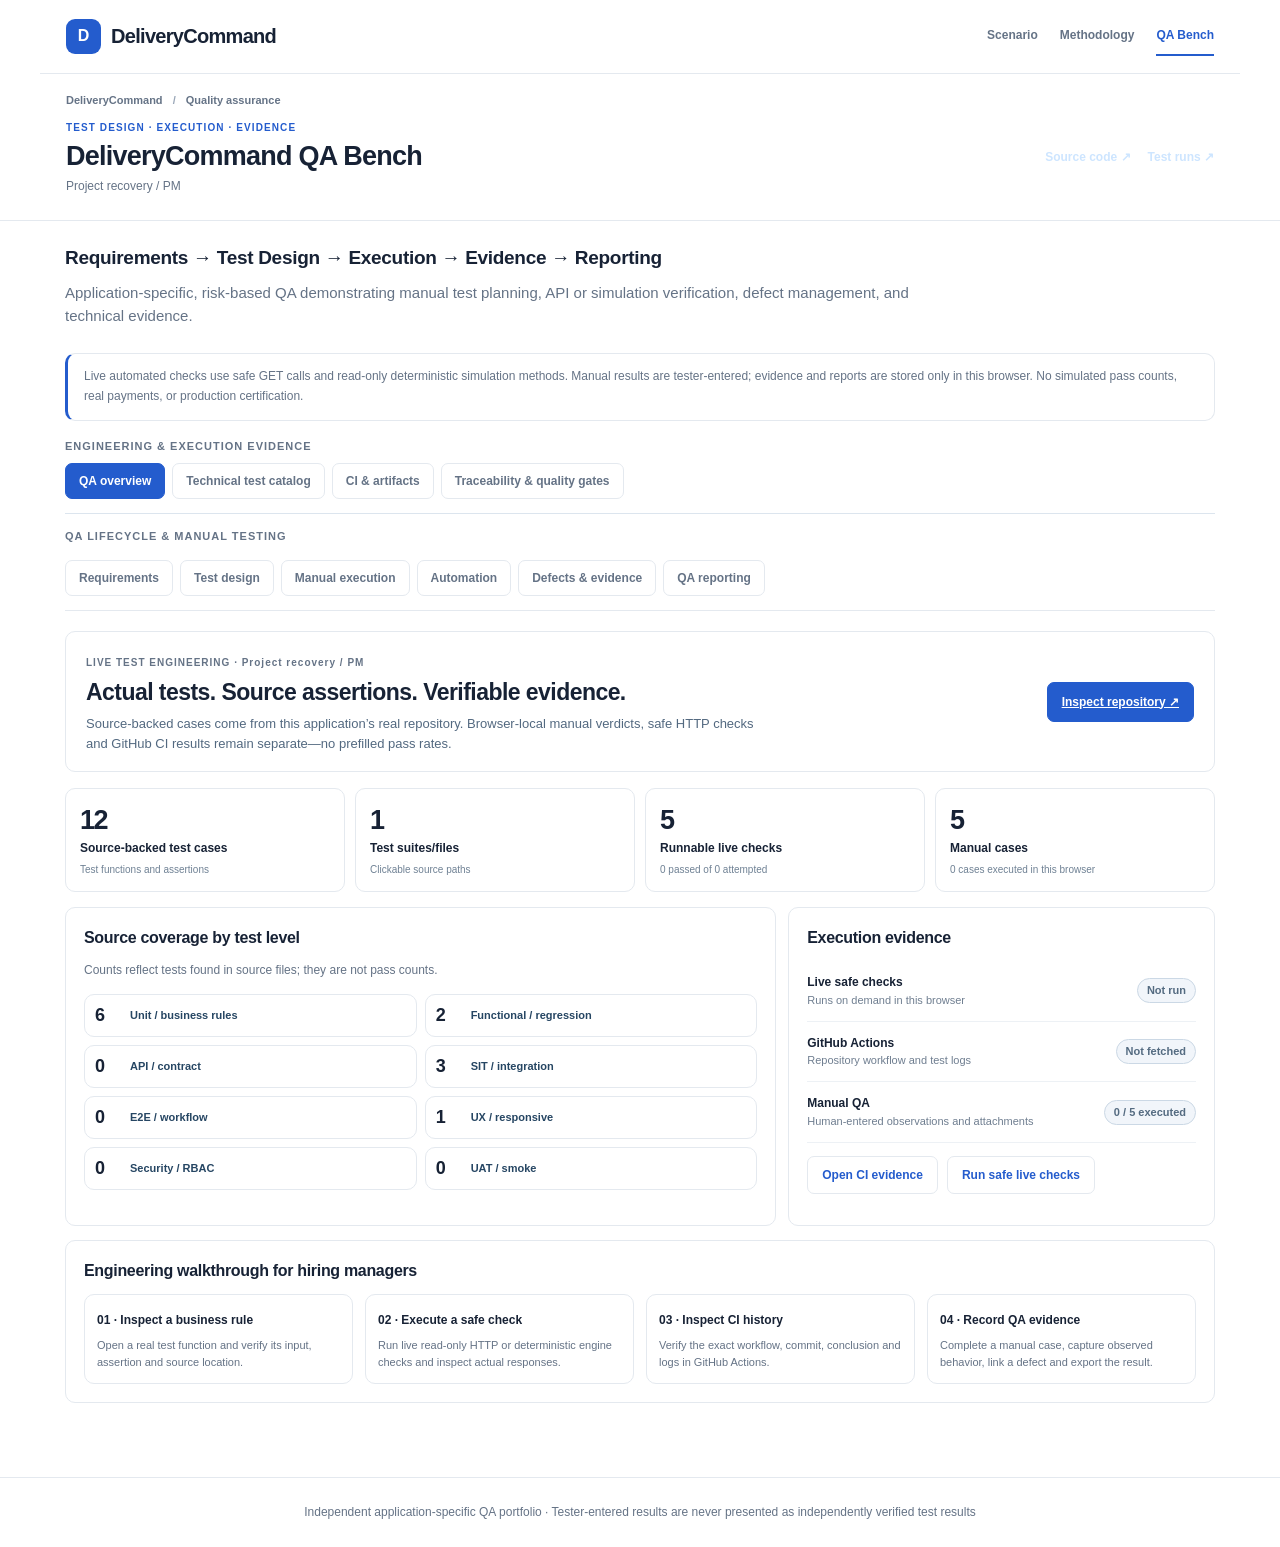
==== commit 1b14c99d: "Make QA Bench match existing DeliveryCommand website typography, layout and navigation" ====
--- a/deliverycommand/qa-bench.html
+++ b/deliverycommand/qa-bench.html
@@ -42,7 +42,55 @@
 @media(max-width:780px){.tech-layout{grid-template-columns:1fr}.tech-walkthrough{grid-template-columns:repeat(2,minmax(0,1fr))}.tech-stats{grid-template-columns:repeat(2,minmax(0,1fr))}}
 @media(max-width:540px){.qa-tab-group .tabs{display:flex;flex-wrap:nowrap;overflow-x:auto;overscroll-behavior-x:contain;scroll-snap-type:x proximity;padding-bottom:9px}.qa-tab-group .tabs button{flex:0 0 auto;scroll-snap-align:start}.tech-hero{display:block!important;padding:15px!important}.tech-hero .btn{margin-top:12px}.tech-cat-grid{grid-template-columns:1fr}.tech-walkthrough{grid-template-columns:1fr}.tech-ci-header{align-items:flex-start;flex-direction:column}.tech-source summary{flex-direction:column;align-items:flex-start}.tech-stats{gap:8px}.tech-stat{padding:11px}}
 
-</style></head><body><header><div class="crumb"><a id="app-link" href="/">← Back to application</a> · <a id="source-link" target="_blank" rel="noopener noreferrer" href="#">Source code</a> · <a id="ci-link" target="_blank" rel="noopener noreferrer" href="#">CI runs</a></div><h1 id="project-title">QA Engineering Workbench</h1><div id="project-sub" class="sub"></div></header>
+
+/* QA Bench themed to DeliveryCommand; existing test logic and content unchanged */
+:root{--ink:#172235;--muted:#657386;--line:#e4e9ef;--blue:#245ccd;--bg:#fff;--paper:#fff;--qa-radius:10px}
+html,body{min-height:100%;overflow-x:clip}
+body{margin:0!important;background:#fff!important;color:#172235!important;font:15px/1.55 -apple-system,BlinkMacSystemFont,"Segoe UI",Arial,sans-serif!important}
+a{color:#245ccd}
+.qa-site-header{background:#fff!important;color:#172235!important;padding:0!important;border-bottom:1px solid #e4e9ef}
+.qa-site-bar{max-width:1200px;margin:0 auto;min-height:73px;padding:12px 26px;display:flex;align-items:center;justify-content:space-between;gap:20px}
+.qa-site-brand{display:flex;align-items:center;gap:10px;color:#172235!important;text-decoration:none!important;white-space:nowrap;min-width:0}
+.qa-wordmark{font-size:20px;font-weight:800;letter-spacing:-.7px}
+.qa-brand-mark{display:grid;place-items:center;width:35px;height:35px;border-radius:9px;background:#245ccd;color:#fff;font-size:16px;font-weight:900;flex:0 0 35px}
+.qa-site-menu{display:flex;align-items:center;gap:22px;flex-wrap:wrap;color:#657386;font-size:12px;font-weight:700}
+.qa-site-menu a{color:inherit;text-decoration:none;padding:9px 0;border-bottom:2px solid transparent;white-space:nowrap}
+.qa-site-menu a:hover,.qa-site-menu a[aria-current=page]{color:#245ccd}
+.qa-site-menu a[aria-current=page]{border-color:#245ccd}
+.qa-section-head{max-width:1200px;margin:auto;padding:18px 26px 24px;border-top:1px solid #e4e9ef}
+.qa-breadcrumb{font-size:11px;color:#657386;font-weight:600;margin-bottom:11px}
+.qa-breadcrumb span{padding:0 7px;color:#9aa7b8}
+.qa-headings{display:flex;align-items:center;justify-content:space-between;gap:20px}
+.qa-headings h1{font-size:27px!important;font-weight:780;letter-spacing:-.75px;line-height:1.2;margin:4px 0 5px;color:#172235}
+.qa-eyebrow{color:#245ccd;font-size:10px;font-weight:800;letter-spacing:1.1px}
+.qa-headings .sub{color:#657386;font-size:12px}
+.qa-source-links{display:flex;gap:17px;flex-wrap:wrap;font-size:12px;font-weight:650}
+.qa-source-links a{white-space:nowrap;text-decoration:none}
+.qa-site-notice{font-size:10px;letter-spacing:.5px;font-weight:750;text-align:center;padding:6px 12px;background:#162d53;color:#eef3fb}
+.qa-site-notice span{color:#bacce3;font-weight:400}
+.wrap{max-width:1200px;padding:22px 25px 60px}
+.intro{padding:0 0 12px}.intro h2{font-size:19px;letter-spacing:-.3px}
+.panel,.metric,.tech-stat{border-color:#e4e9ef!important;border-radius:10px!important;box-shadow:none!important;background:#fff!important}
+.note{background:#fff!important;border:1px solid #e4e9ef!important;border-left:3px solid #245ccd!important;color:#657386!important;border-radius:10px!important}
+.tech-workbench>.tech-hero{background:#fff!important;border:1px solid #e4e9ef!important;border-radius:10px!important;box-shadow:none!important;padding:17px 20px!important}
+.tech-hero h2{font-size:23px!important;letter-spacing:-.55px!important;line-height:1.25}
+.tech-kicker,.qa-tab-heading{color:#657386!important;letter-spacing:1px}
+.tech-stat strong,.tech-cat strong{color:#172235!important}
+.tech-cat,.tech-walkthrough>div{background:#fff!important;border:1px solid #e4e9ef!important;border-radius:10px!important}
+.tech-tags>span,.tech-gate-metrics>span{background:#fff!important;color:#657386!important}
+.tabs button{background:#fff!important;color:#657386!important;border-color:#e4e9ef!important;border-radius:7px!important}
+.tabs button[aria-selected=true]{background:#245ccd!important;color:#fff!important;border-color:#245ccd!important}
+.btn{background:#245ccd!important;border-color:#245ccd!important;border-radius:7px!important}
+.btn.alt{background:#fff!important;color:#245ccd!important;border-color:#e4e9ef!important}
+input,select,textarea{border-color:#e4e9ef!important;border-radius:7px!important}
+table th{background:#fff!important;color:#657386!important}
+table td,table th{border-color:#e4e9ef!important}
+.tech-source pre{background:#1b2737;color:#eaf2fc}
+footer{border-color:#e4e9ef}
+@media(max-width:800px){.qa-site-bar{flex-wrap:wrap;gap:8px;padding:12px 16px}.qa-site-brand{flex:1 1 auto}.qa-site-menu{width:100%;flex-wrap:nowrap;gap:17px;overflow-x:auto;font-size:11px}.qa-section-head{padding:15px 17px}.qa-headings{flex-direction:column;align-items:flex-start;gap:10px}.wrap{padding:18px 14px 55px}.tech-hero h2{font-size:20px!important}}
+@media(max-width:480px){.qa-wordmark{font-size:17px}.qa-site-bar{min-height:60px}.qa-headings h1{font-size:23px!important}.qa-section-head{padding:14px}.qa-site-notice span{display:block}}
+
+</style></head><body><header class="qa-site-header"><div class="qa-site-bar"><a id="app-link" class="qa-site-brand" href="/"><span class="qa-brand-mark">D</span><span class="qa-wordmark">DeliveryCommand</span></a><nav class="qa-site-menu" aria-label="DeliveryCommand navigation"><a href="/">Scenario</a><a href="/#methodology">Methodology</a><a href="/qa-bench.html" aria-current="page">QA Bench</a></nav></div><div class="qa-section-head"><div class="qa-breadcrumb">DeliveryCommand <span>/</span> Quality assurance</div><div class="qa-headings"><div><div class="qa-eyebrow">TEST DESIGN · EXECUTION · EVIDENCE</div><h1 id="project-title">DeliveryCommand QA Bench</h1><div id="project-sub" class="sub"></div></div><div class="qa-source-links"><a id="source-link" href="#" target="_blank" rel="noopener noreferrer">Source code ↗</a><a id="ci-link" href="#" target="_blank" rel="noopener noreferrer">Test runs ↗</a></div></div></div></header>
 <main class="wrap"><div class="intro"><h2>Requirements → Test Design → Execution → Evidence → Reporting</h2><p>Application-specific, risk-based QA demonstrating manual test planning, API or simulation verification, defect management, and technical evidence.</p></div><div class="note">Live automated checks use safe GET calls and read-only deterministic simulation methods. Manual results are tester-entered; evidence and reports are stored only in this browser. No simulated pass counts, real payments, or production certification.</div><div class="qa-tab-group"><div class="qa-tab-heading">Engineering & execution evidence</div><div class="tabs qa-eng-tabs" role="tablist" aria-label="Engineering evidence sections"><button data-tab="engineering" aria-selected="true">QA overview</button><button data-tab="catalog" aria-selected="false">Technical test catalog</button><button data-tab="ci" aria-selected="false">CI & artifacts</button><button data-tab="gates" aria-selected="false">Traceability & quality gates</button></div></div><div class="qa-tab-heading">QA lifecycle & manual testing</div><div class="tabs" role="tablist" aria-label="QA lifecycle sections"><button data-tab="requirements" aria-selected="true">Requirements</button><button data-tab="cases" aria-selected="false">Test design</button><button data-tab="manual" aria-selected="false">Manual execution</button><button data-tab="automation" aria-selected="false">Automation</button><button data-tab="defects" aria-selected="false">Defects & evidence</button><button data-tab="report" aria-selected="false">QA reporting</button></div><div id="notice" role="status" aria-live="polite"></div><div id="app"></div></main><footer>Independent application-specific QA portfolio · Tester-entered results are never presented as independently verified test results</footer>
 <script id="qa-config" type="application/json">{"name":"DeliveryCommand","slug":"deliverycommand","domain":"Project recovery / PM","url":"https://deliverycommand.onrender.com/","repository":"deliverycommand","qaSource":"deliverycommand/qa-bench.html","sourceTests":"deliverycommand/tests","engine":"./engine.mjs","engineFunction":"simulate","requirements":[{"id":"DC-R01","title":"Recovery scenario preserves baseline assumptions","risk":"P0","acceptance":"Baseline forecast and authorized budget remain consistent until a deliberate intervention is applied.","clarify":"Who approves contingency use and revised delivery dates?"},{"id":"DC-R02","title":"Critical-path dependency sequencing","risk":"P0","acceptance":"Downstream integration, SIT, UAT and cutover cannot finish earlier than their prerequisite work.","clarify":"Which vendor handoffs have firm acceptance dates?"},{"id":"DC-R03","title":"Forecast and estimate-at-completion calculations","risk":"P0","acceptance":"Recovery decisions recalculate forecast, EAC and budget variance from model assumptions.","clarify":"What costs are incremental versus already committed?"},{"id":"DC-R04","title":"Governance and risk-based release recommendation","risk":"P1","acceptance":"Risks, schedule slips, release tradeoffs and executive recommendations are coherent with selected interventions.","clarify":"What change-control threshold requires steering committee approval?"}],"cases":[{"id":"DC-T01","req":"DC-R01","title":"Verify initial delayed-program baseline","level":"Functional","priority":"P0","pre":"Open unchanged example scenario.","steps":"1. Open DeliveryCommand.\n2. Record baseline finish and budget.\n3. Inspect vendor, integration, SIT, UAT, and cutover tasks.\n4. Reload without selecting interventions.","expected":"Baseline values and task sequence remain stable."},{"id":"DC-T02","req":"DC-R02","title":"Vendor API delay propagates to dependent phases","level":"E2E / SIT","priority":"P0","pre":"Start baseline scenario.","steps":"1. Review vendor dependency.\n2. Select vendor-expedite intervention.\n3. Compare critical path and finish date.\n4. Deselect and confirm baseline returns.","expected":"Downstream forecasts recalculate without violating dependency order."},{"id":"DC-T03","req":"DC-R03","title":"Cost of multiple interventions updates EAC","level":"Boundary / financial","priority":"P0","pre":"Open intervention options.","steps":"1. Capture baseline EAC.\n2. Enable vendor expedite and integration swarm.\n3. Calculate incremental cost.\n4. Compare authorized budget and variance.\n5. Remove an intervention and verify recalculation.","expected":"Intervention costs appear once and EAC/budget variance agree with decisions."},{"id":"DC-T04","req":"DC-R04","title":"Compressed UAT flags quality risk","level":"Negative / governance","priority":"P1","pre":"Start baseline without recovery actions.","steps":"1. Select compressed UAT.\n2. Examine quality warnings.\n3. Inspect executive recommendation.\n4. Compare warning after disabling the option.","expected":"Compression produces explicit QA/release risk rather than a misleading clean status."},{"id":"DC-T05","req":"DC-R04","title":"Recoverable reset maintains data integrity","level":"Reliability / usability","priority":"P1","pre":"Change at least two recovery decisions.","steps":"1. Record recalculated schedule and budget.\n2. Reset decisions.\n3. Refresh or revisit the scenario.\n4. Compare with original baseline.","expected":"Reset returns the defined baseline without stale forecast figures."}],"automatic":[{"id":"DC-A01","title":"Live application responds with valid HTML","kind":"http","path":"/","expectStatus":200,"contains":"DeliveryCommand","level":"Production smoke"},{"id":"DC-A02","title":"Recovery engine source is served","kind":"http","path":"/engine.mjs","expectStatus":200,"contains":"export","level":"Integration / assets"},{"id":"DC-A03","title":"Baseline simulation yields numeric forecast","kind":"esm","module":"./engine.mjs","fn":"simulate","expectKey":"finishWeek","expectType":"number","level":"Business rules"},{"id":"DC-A04","title":"Baseline simulation yields budget variance","kind":"esm","module":"./engine.mjs","fn":"simulate","expectKey":"budgetVariance","expectType":"number","level":"Financial / integration"},{"id":"DC-A05","title":"Unrecognized URL returns 404","kind":"http","path":"/not-a-real-qa-resource","expectStatus":404,"level":"Negative HTTP"}],"caveats":"Educational project-recovery calculations use fictional program data. Live smoke checks are read-only; stakeholder sign-off, real vendor timing and production program financials are out of scope.","sourceUrl":"https://github.com/sachintechpro/deliverycommand","sourceTestsUrl":"https://github.com/sachintechpro/deliverycommand/tree/main/deliverycommand/tests","ciUrl":"https://github.com/sachintechpro/deliverycommand/actions","technicalCases":[{"title":"baseline scenario is ten weeks delayed and red","file":"deliverycommand/tests/engine.test.mjs","line":5,"excerpt":"assert.equal(r.finishWeek, 43);","category":"Unit / business rules","framework":"Node.js test runner","sourceKind":"Test function","id":"SRC-001"},{"title":"expediting vendor shortens critical path by two weeks","file":"deliverycommand/tests/engine.test.mjs","line":13,"excerpt":"assert.equal(r.finishWeek, 41);","category":"SIT / integration","framework":"Node.js test runner","sourceKind":"Test function","id":"SRC-002"},{"title":"shortening a noncritical task does not change finish","file":"deliverycommand/tests/engine.test.mjs","line":19,"excerpt":"assert.equal(r.rows.find(t=>t.id==='migration').critical,false);","category":"Unit / business rules","framework":"Node.js test runner","sourceKind":"Test function","id":"SRC-003"},{"title":"all interventions still require responsible treatment of risk and funding","file":"deliverycommand/tests/engine.test.mjs","line":24,"excerpt":"assert.equal(r.finishWeek, 34);","category":"UX / responsive","framework":"Node.js test runner","sourceKind":"Test function","id":"SRC-004"},{"title":"all combinations produce sane schedule and deterministic cost","file":"deliverycommand/tests/engine.test.mjs","line":32,"excerpt":"assert.ok(r.finishWeek>=SCENARIO.currentWeek);","category":"Unit / business rules","framework":"Node.js test runner","sourceKind":"Test function","id":"SRC-005"},{"title":"recovered weeks equal delta from calculated unmitigated forecast","file":"deliverycommand/tests/engine.test.mjs","line":43,"excerpt":"assert.equal(base.originalForecastWeek, 43);","category":"Unit / business rules","framework":"Node.js test runner","sourceKind":"Test function","id":"SRC-006"},{"title":"quality exposure remains RED when UAT compression creates high risk","file":"deliverycommand/tests/engine.test.mjs","line":50,"excerpt":"assert.equal(r.qualityRisk, 'HIGH');","category":"Functional / regression","framework":"Node.js test runner","sourceKind":"Test function","id":"SRC-007"},{"title":"combined integration accelerations warn about double-counting","file":"deliverycommand/tests/engine.test.mjs","line":57,"excerpt":"assert.ok(r.warnings.some(w => w.includes('double-counted')));","category":"SIT / integration","framework":"Node.js test runner","sourceKind":"Test function","id":"SRC-008"},{"title":"scheduler supports unordered work packages","file":"deliverycommand/tests/engine.test.mjs","line":62,"excerpt":"assert.equal(r.finishWeek,25);","category":"Functional / regression","framework":"Node.js test runner","sourceKind":"Test function","id":"SRC-009"},{"title":"scheduler rejects unknown dependencies","file":"deliverycommand/tests/engine.test.mjs","line":73,"excerpt":"assert.throws(() => calculateSchedule([{id:'a',dependsOn:['missing']}],{a:1}), /Unknown predecessor/);","category":"Unit / business rules","framework":"Node.js test runner","sourceKind":"Test function","id":"SRC-010"},{"title":"scheduler rejects dependency cycles","file":"deliverycommand/tests/engine.test.mjs","line":77,"excerpt":"assert.throws(() => calculateSchedule([{id:'a',dependsOn:['b']},{id:'b',dependsOn:['a']}],{a:1,b:1}), /Circular/);","category":"SIT / integration","framework":"Node.js test runner","sourceKind":"Test function","id":"SRC-011"},{"title":"scheduler rejects duplicate task IDs and invalid durations","file":"deliverycommand/tests/engine.test.mjs","line":81,"excerpt":"assert.throws(() => calculateSchedule([{id:'x',dependsOn:[]},{id:'x',dependsOn:[]}],{x:1}),/Duplicate/);","category":"Unit / business rules","framework":"Node.js test runner","sourceKind":"Test function","id":"SRC-012"}],"suites":[{"file":"deliverycommand/tests/engine.test.mjs","framework":"Node.js test runner","testCount":12,"category":"Unit / business rules","error":null}],"workflows":[{"path":".github/workflows/engine-tests.yml","name":"DeliveryCommand Business Rules and Scenario Tests","description":"Executes genuine Node engine assertions for schedule, cost, risk and dependency invariants"},{"path":".github/workflows/qa-bench.yml","name":"Application QA Bench Validation","description":"Checks workbench traceability and source/evidence structure"},{"path":".github/workflows/verify-live-qa.yml","name":"Verify 10 Render QA Bench Deployments","description":"Read-only HTTP verification of deployed QA Bench pages"}],"technicalCatalogGeneratedAt":"2026-11-13"}</script><script>
 (() => {
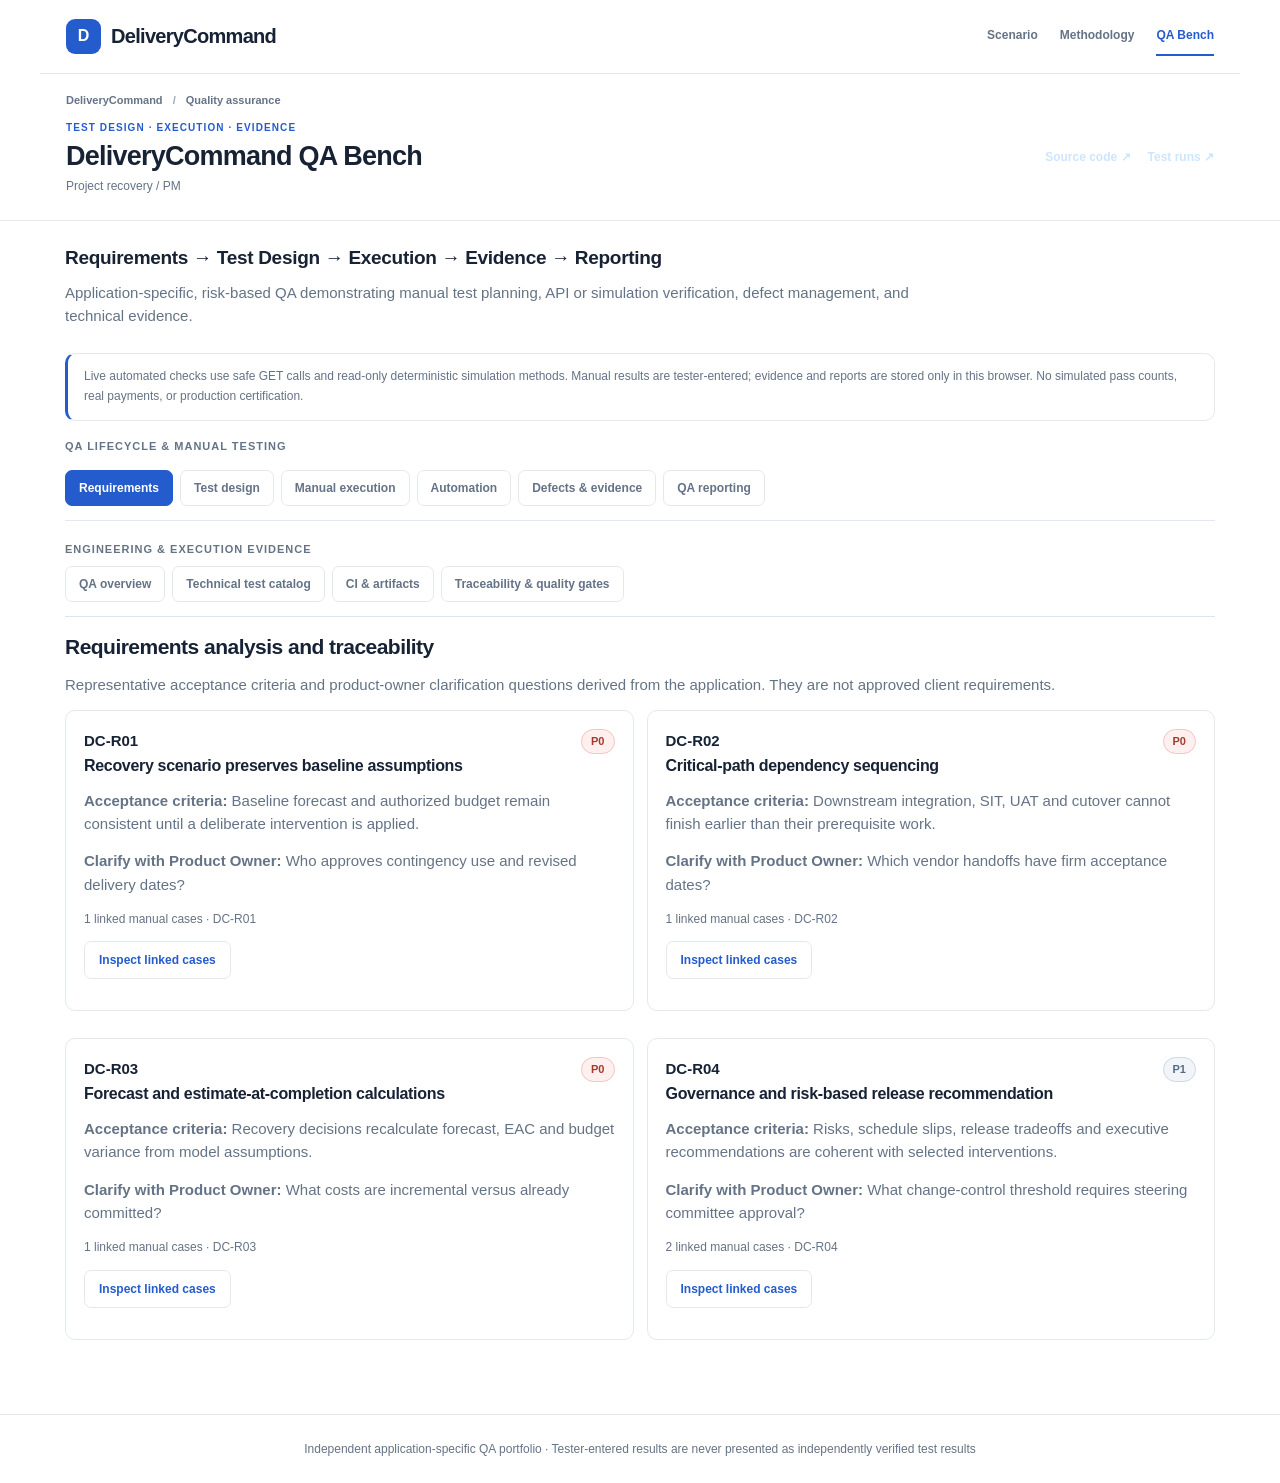
==== commit d3ca05d3: "Preserve QA lifecycle as default and move added technical evidence tabs below original process" ====
--- a/deliverycommand/qa-bench.html
+++ b/deliverycommand/qa-bench.html
@@ -91,14 +91,14 @@
 @media(max-width:480px){.qa-wordmark{font-size:17px}.qa-site-bar{min-height:60px}.qa-headings h1{font-size:23px!important}.qa-section-head{padding:14px}.qa-site-notice span{display:block}}
 
 </style></head><body><header class="qa-site-header"><div class="qa-site-bar"><a id="app-link" class="qa-site-brand" href="/"><span class="qa-brand-mark">D</span><span class="qa-wordmark">DeliveryCommand</span></a><nav class="qa-site-menu" aria-label="DeliveryCommand navigation"><a href="/">Scenario</a><a href="/#methodology">Methodology</a><a href="/qa-bench.html" aria-current="page">QA Bench</a></nav></div><div class="qa-section-head"><div class="qa-breadcrumb">DeliveryCommand <span>/</span> Quality assurance</div><div class="qa-headings"><div><div class="qa-eyebrow">TEST DESIGN · EXECUTION · EVIDENCE</div><h1 id="project-title">DeliveryCommand QA Bench</h1><div id="project-sub" class="sub"></div></div><div class="qa-source-links"><a id="source-link" href="#" target="_blank" rel="noopener noreferrer">Source code ↗</a><a id="ci-link" href="#" target="_blank" rel="noopener noreferrer">Test runs ↗</a></div></div></div></header>
-<main class="wrap"><div class="intro"><h2>Requirements → Test Design → Execution → Evidence → Reporting</h2><p>Application-specific, risk-based QA demonstrating manual test planning, API or simulation verification, defect management, and technical evidence.</p></div><div class="note">Live automated checks use safe GET calls and read-only deterministic simulation methods. Manual results are tester-entered; evidence and reports are stored only in this browser. No simulated pass counts, real payments, or production certification.</div><div class="qa-tab-group"><div class="qa-tab-heading">Engineering & execution evidence</div><div class="tabs qa-eng-tabs" role="tablist" aria-label="Engineering evidence sections"><button data-tab="engineering" aria-selected="true">QA overview</button><button data-tab="catalog" aria-selected="false">Technical test catalog</button><button data-tab="ci" aria-selected="false">CI & artifacts</button><button data-tab="gates" aria-selected="false">Traceability & quality gates</button></div></div><div class="qa-tab-heading">QA lifecycle & manual testing</div><div class="tabs" role="tablist" aria-label="QA lifecycle sections"><button data-tab="requirements" aria-selected="true">Requirements</button><button data-tab="cases" aria-selected="false">Test design</button><button data-tab="manual" aria-selected="false">Manual execution</button><button data-tab="automation" aria-selected="false">Automation</button><button data-tab="defects" aria-selected="false">Defects & evidence</button><button data-tab="report" aria-selected="false">QA reporting</button></div><div id="notice" role="status" aria-live="polite"></div><div id="app"></div></main><footer>Independent application-specific QA portfolio · Tester-entered results are never presented as independently verified test results</footer>
+<main class="wrap"><div class="intro"><h2>Requirements → Test Design → Execution → Evidence → Reporting</h2><p>Application-specific, risk-based QA demonstrating manual test planning, API or simulation verification, defect management, and technical evidence.</p></div><div class="note">Live automated checks use safe GET calls and read-only deterministic simulation methods. Manual results are tester-entered; evidence and reports are stored only in this browser. No simulated pass counts, real payments, or production certification.</div><div class="qa-tab-heading">QA lifecycle & manual testing</div><div class="tabs" role="tablist" aria-label="QA lifecycle sections"><button data-tab="requirements" aria-selected="true">Requirements</button><button data-tab="cases" aria-selected="false">Test design</button><button data-tab="manual" aria-selected="false">Manual execution</button><button data-tab="automation" aria-selected="false">Automation</button><button data-tab="defects" aria-selected="false">Defects & evidence</button><button data-tab="report" aria-selected="false">QA reporting</button></div><div class="qa-tab-group"><div class="qa-tab-heading">Engineering & execution evidence</div><div class="tabs qa-eng-tabs" role="tablist" aria-label="Engineering evidence sections"><button data-tab="engineering" aria-selected="false">QA overview</button><button data-tab="catalog" aria-selected="false">Technical test catalog</button><button data-tab="ci" aria-selected="false">CI & artifacts</button><button data-tab="gates" aria-selected="false">Traceability & quality gates</button></div></div><div id="notice" role="status" aria-live="polite"></div><div id="app"></div></main><footer>Independent application-specific QA portfolio · Tester-entered results are never presented as independently verified test results</footer>
 <script id="qa-config" type="application/json">{"name":"DeliveryCommand","slug":"deliverycommand","domain":"Project recovery / PM","url":"https://deliverycommand.onrender.com/","repository":"deliverycommand","qaSource":"deliverycommand/qa-bench.html","sourceTests":"deliverycommand/tests","engine":"./engine.mjs","engineFunction":"simulate","requirements":[{"id":"DC-R01","title":"Recovery scenario preserves baseline assumptions","risk":"P0","acceptance":"Baseline forecast and authorized budget remain consistent until a deliberate intervention is applied.","clarify":"Who approves contingency use and revised delivery dates?"},{"id":"DC-R02","title":"Critical-path dependency sequencing","risk":"P0","acceptance":"Downstream integration, SIT, UAT and cutover cannot finish earlier than their prerequisite work.","clarify":"Which vendor handoffs have firm acceptance dates?"},{"id":"DC-R03","title":"Forecast and estimate-at-completion calculations","risk":"P0","acceptance":"Recovery decisions recalculate forecast, EAC and budget variance from model assumptions.","clarify":"What costs are incremental versus already committed?"},{"id":"DC-R04","title":"Governance and risk-based release recommendation","risk":"P1","acceptance":"Risks, schedule slips, release tradeoffs and executive recommendations are coherent with selected interventions.","clarify":"What change-control threshold requires steering committee approval?"}],"cases":[{"id":"DC-T01","req":"DC-R01","title":"Verify initial delayed-program baseline","level":"Functional","priority":"P0","pre":"Open unchanged example scenario.","steps":"1. Open DeliveryCommand.\n2. Record baseline finish and budget.\n3. Inspect vendor, integration, SIT, UAT, and cutover tasks.\n4. Reload without selecting interventions.","expected":"Baseline values and task sequence remain stable."},{"id":"DC-T02","req":"DC-R02","title":"Vendor API delay propagates to dependent phases","level":"E2E / SIT","priority":"P0","pre":"Start baseline scenario.","steps":"1. Review vendor dependency.\n2. Select vendor-expedite intervention.\n3. Compare critical path and finish date.\n4. Deselect and confirm baseline returns.","expected":"Downstream forecasts recalculate without violating dependency order."},{"id":"DC-T03","req":"DC-R03","title":"Cost of multiple interventions updates EAC","level":"Boundary / financial","priority":"P0","pre":"Open intervention options.","steps":"1. Capture baseline EAC.\n2. Enable vendor expedite and integration swarm.\n3. Calculate incremental cost.\n4. Compare authorized budget and variance.\n5. Remove an intervention and verify recalculation.","expected":"Intervention costs appear once and EAC/budget variance agree with decisions."},{"id":"DC-T04","req":"DC-R04","title":"Compressed UAT flags quality risk","level":"Negative / governance","priority":"P1","pre":"Start baseline without recovery actions.","steps":"1. Select compressed UAT.\n2. Examine quality warnings.\n3. Inspect executive recommendation.\n4. Compare warning after disabling the option.","expected":"Compression produces explicit QA/release risk rather than a misleading clean status."},{"id":"DC-T05","req":"DC-R04","title":"Recoverable reset maintains data integrity","level":"Reliability / usability","priority":"P1","pre":"Change at least two recovery decisions.","steps":"1. Record recalculated schedule and budget.\n2. Reset decisions.\n3. Refresh or revisit the scenario.\n4. Compare with original baseline.","expected":"Reset returns the defined baseline without stale forecast figures."}],"automatic":[{"id":"DC-A01","title":"Live application responds with valid HTML","kind":"http","path":"/","expectStatus":200,"contains":"DeliveryCommand","level":"Production smoke"},{"id":"DC-A02","title":"Recovery engine source is served","kind":"http","path":"/engine.mjs","expectStatus":200,"contains":"export","level":"Integration / assets"},{"id":"DC-A03","title":"Baseline simulation yields numeric forecast","kind":"esm","module":"./engine.mjs","fn":"simulate","expectKey":"finishWeek","expectType":"number","level":"Business rules"},{"id":"DC-A04","title":"Baseline simulation yields budget variance","kind":"esm","module":"./engine.mjs","fn":"simulate","expectKey":"budgetVariance","expectType":"number","level":"Financial / integration"},{"id":"DC-A05","title":"Unrecognized URL returns 404","kind":"http","path":"/not-a-real-qa-resource","expectStatus":404,"level":"Negative HTTP"}],"caveats":"Educational project-recovery calculations use fictional program data. Live smoke checks are read-only; stakeholder sign-off, real vendor timing and production program financials are out of scope.","sourceUrl":"https://github.com/sachintechpro/deliverycommand","sourceTestsUrl":"https://github.com/sachintechpro/deliverycommand/tree/main/deliverycommand/tests","ciUrl":"https://github.com/sachintechpro/deliverycommand/actions","technicalCases":[{"title":"baseline scenario is ten weeks delayed and red","file":"deliverycommand/tests/engine.test.mjs","line":5,"excerpt":"assert.equal(r.finishWeek, 43);","category":"Unit / business rules","framework":"Node.js test runner","sourceKind":"Test function","id":"SRC-001"},{"title":"expediting vendor shortens critical path by two weeks","file":"deliverycommand/tests/engine.test.mjs","line":13,"excerpt":"assert.equal(r.finishWeek, 41);","category":"SIT / integration","framework":"Node.js test runner","sourceKind":"Test function","id":"SRC-002"},{"title":"shortening a noncritical task does not change finish","file":"deliverycommand/tests/engine.test.mjs","line":19,"excerpt":"assert.equal(r.rows.find(t=>t.id==='migration').critical,false);","category":"Unit / business rules","framework":"Node.js test runner","sourceKind":"Test function","id":"SRC-003"},{"title":"all interventions still require responsible treatment of risk and funding","file":"deliverycommand/tests/engine.test.mjs","line":24,"excerpt":"assert.equal(r.finishWeek, 34);","category":"UX / responsive","framework":"Node.js test runner","sourceKind":"Test function","id":"SRC-004"},{"title":"all combinations produce sane schedule and deterministic cost","file":"deliverycommand/tests/engine.test.mjs","line":32,"excerpt":"assert.ok(r.finishWeek>=SCENARIO.currentWeek);","category":"Unit / business rules","framework":"Node.js test runner","sourceKind":"Test function","id":"SRC-005"},{"title":"recovered weeks equal delta from calculated unmitigated forecast","file":"deliverycommand/tests/engine.test.mjs","line":43,"excerpt":"assert.equal(base.originalForecastWeek, 43);","category":"Unit / business rules","framework":"Node.js test runner","sourceKind":"Test function","id":"SRC-006"},{"title":"quality exposure remains RED when UAT compression creates high risk","file":"deliverycommand/tests/engine.test.mjs","line":50,"excerpt":"assert.equal(r.qualityRisk, 'HIGH');","category":"Functional / regression","framework":"Node.js test runner","sourceKind":"Test function","id":"SRC-007"},{"title":"combined integration accelerations warn about double-counting","file":"deliverycommand/tests/engine.test.mjs","line":57,"excerpt":"assert.ok(r.warnings.some(w => w.includes('double-counted')));","category":"SIT / integration","framework":"Node.js test runner","sourceKind":"Test function","id":"SRC-008"},{"title":"scheduler supports unordered work packages","file":"deliverycommand/tests/engine.test.mjs","line":62,"excerpt":"assert.equal(r.finishWeek,25);","category":"Functional / regression","framework":"Node.js test runner","sourceKind":"Test function","id":"SRC-009"},{"title":"scheduler rejects unknown dependencies","file":"deliverycommand/tests/engine.test.mjs","line":73,"excerpt":"assert.throws(() => calculateSchedule([{id:'a',dependsOn:['missing']}],{a:1}), /Unknown predecessor/);","category":"Unit / business rules","framework":"Node.js test runner","sourceKind":"Test function","id":"SRC-010"},{"title":"scheduler rejects dependency cycles","file":"deliverycommand/tests/engine.test.mjs","line":77,"excerpt":"assert.throws(() => calculateSchedule([{id:'a',dependsOn:['b']},{id:'b',dependsOn:['a']}],{a:1,b:1}), /Circular/);","category":"SIT / integration","framework":"Node.js test runner","sourceKind":"Test function","id":"SRC-011"},{"title":"scheduler rejects duplicate task IDs and invalid durations","file":"deliverycommand/tests/engine.test.mjs","line":81,"excerpt":"assert.throws(() => calculateSchedule([{id:'x',dependsOn:[]},{id:'x',dependsOn:[]}],{x:1}),/Duplicate/);","category":"Unit / business rules","framework":"Node.js test runner","sourceKind":"Test function","id":"SRC-012"}],"suites":[{"file":"deliverycommand/tests/engine.test.mjs","framework":"Node.js test runner","testCount":12,"category":"Unit / business rules","error":null}],"workflows":[{"path":".github/workflows/engine-tests.yml","name":"DeliveryCommand Business Rules and Scenario Tests","description":"Executes genuine Node engine assertions for schedule, cost, risk and dependency invariants"},{"path":".github/workflows/qa-bench.yml","name":"Application QA Bench Validation","description":"Checks workbench traceability and source/evidence structure"},{"path":".github/workflows/verify-live-qa.yml","name":"Verify 10 Render QA Bench Deployments","description":"Read-only HTTP verification of deployed QA Bench pages"}],"technicalCatalogGeneratedAt":"2026-11-13"}</script><script>
 (() => {
 'use strict';
 const C=JSON.parse(document.getElementById('qa-config').textContent);
 const KEY='qa-bench:'+C.slug+':v1';let state={executions:[],defects:[],evidence:[],customCases:[],auto:{}};
 try{const p=JSON.parse(localStorage.getItem(KEY)||'{}');if(p&&typeof p==='object'){for(const k of Object.keys(state))if(p[k]&& (Array.isArray(state[k])?Array.isArray(p[k]):typeof p[k]==='object'))state[k]=p[k];}}catch{}
-let tab='engineering',selected=(C.cases[0]||{}).id||'',showCase='',running=false;
+let tab='requirements',selected=(C.cases[0]||{}).id||'',showCase='',running=false;
 const esc=s=>String(s==null?'':s).replace(/[&<>"']/g,ch=>({'&':'&amp;','<':'&lt;','>':'&gt;','"':'&quot;','\'':'&#39;'}[ch]));
 const fmt=x=>esc(JSON.stringify(x,null,2));const cases=()=>[...C.cases,...state.customCases];
 const latest=id=>state.executions.find(x=>x.caseId===id);
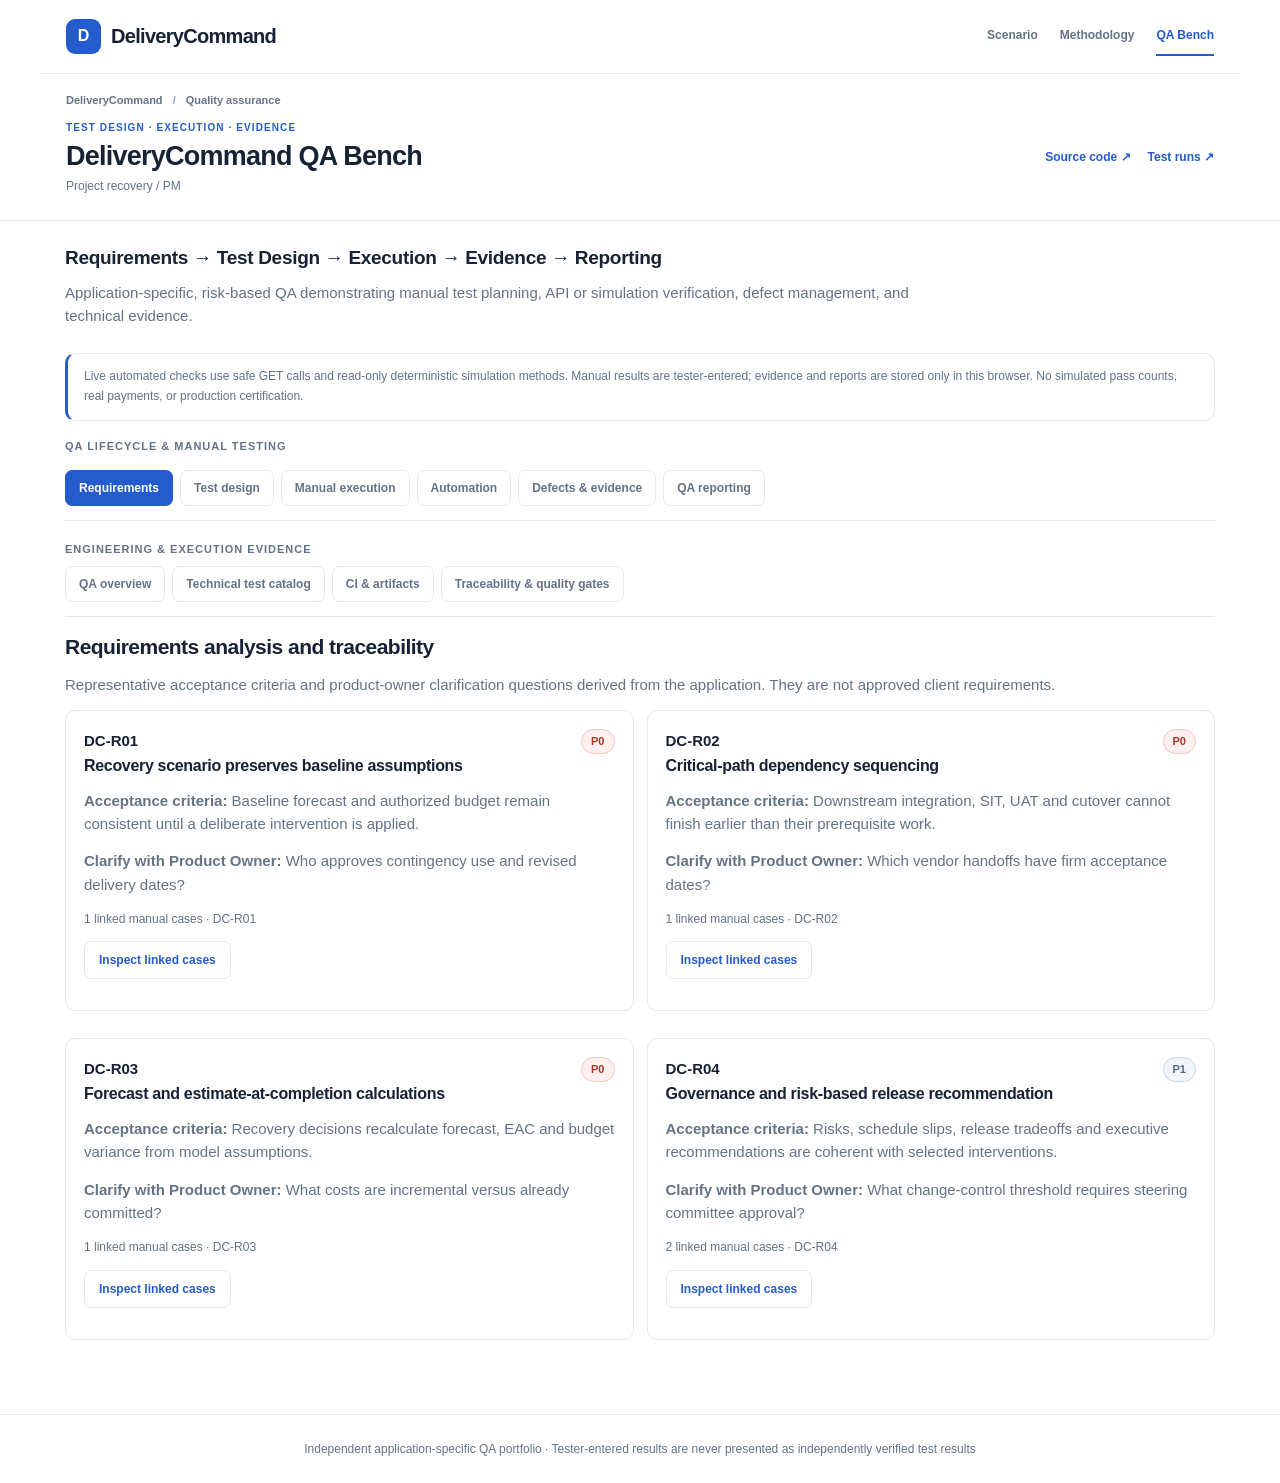
==== commit d350a3cd: "Fix mobile QA tab clipping and restore readable site-matched source/CI links" ====
--- a/deliverycommand/qa-bench.html
+++ b/deliverycommand/qa-bench.html
@@ -90,6 +90,14 @@
 @media(max-width:800px){.qa-site-bar{flex-wrap:wrap;gap:8px;padding:12px 16px}.qa-site-brand{flex:1 1 auto}.qa-site-menu{width:100%;flex-wrap:nowrap;gap:17px;overflow-x:auto;font-size:11px}.qa-section-head{padding:15px 17px}.qa-headings{flex-direction:column;align-items:flex-start;gap:10px}.wrap{padding:18px 14px 55px}.tech-hero h2{font-size:20px!important}}
 @media(max-width:480px){.qa-wordmark{font-size:17px}.qa-site-bar{min-height:60px}.qa-headings h1{font-size:23px!important}.qa-section-head{padding:14px}.qa-site-notice span{display:block}}
 
+
+/* Final site-matched mobile navigation and link contrast adjustments */
+.qa-site-header .qa-source-links a{color:var(--blue)!important}
+.qa-site-header .qa-source-links a:hover{text-decoration:underline}
+@media(max-width:540px){
+  .qa-tab-group .tabs{display:grid!important;grid-template-columns:repeat(2,minmax(0,1fr))!important;gap:7px!important;overflow:visible!important;scroll-snap-type:none!important}
+  .qa-tab-group .tabs button{flex:initial!important;min-width:0!important;white-space:normal!important;line-height:1.25!important;min-height:42px!important;padding:8px 7px!important;text-align:center!important}
+}
 </style></head><body><header class="qa-site-header"><div class="qa-site-bar"><a id="app-link" class="qa-site-brand" href="/"><span class="qa-brand-mark">D</span><span class="qa-wordmark">DeliveryCommand</span></a><nav class="qa-site-menu" aria-label="DeliveryCommand navigation"><a href="/">Scenario</a><a href="/#methodology">Methodology</a><a href="/qa-bench.html" aria-current="page">QA Bench</a></nav></div><div class="qa-section-head"><div class="qa-breadcrumb">DeliveryCommand <span>/</span> Quality assurance</div><div class="qa-headings"><div><div class="qa-eyebrow">TEST DESIGN · EXECUTION · EVIDENCE</div><h1 id="project-title">DeliveryCommand QA Bench</h1><div id="project-sub" class="sub"></div></div><div class="qa-source-links"><a id="source-link" href="#" target="_blank" rel="noopener noreferrer">Source code ↗</a><a id="ci-link" href="#" target="_blank" rel="noopener noreferrer">Test runs ↗</a></div></div></div></header>
 <main class="wrap"><div class="intro"><h2>Requirements → Test Design → Execution → Evidence → Reporting</h2><p>Application-specific, risk-based QA demonstrating manual test planning, API or simulation verification, defect management, and technical evidence.</p></div><div class="note">Live automated checks use safe GET calls and read-only deterministic simulation methods. Manual results are tester-entered; evidence and reports are stored only in this browser. No simulated pass counts, real payments, or production certification.</div><div class="qa-tab-heading">QA lifecycle & manual testing</div><div class="tabs" role="tablist" aria-label="QA lifecycle sections"><button data-tab="requirements" aria-selected="true">Requirements</button><button data-tab="cases" aria-selected="false">Test design</button><button data-tab="manual" aria-selected="false">Manual execution</button><button data-tab="automation" aria-selected="false">Automation</button><button data-tab="defects" aria-selected="false">Defects & evidence</button><button data-tab="report" aria-selected="false">QA reporting</button></div><div class="qa-tab-group"><div class="qa-tab-heading">Engineering & execution evidence</div><div class="tabs qa-eng-tabs" role="tablist" aria-label="Engineering evidence sections"><button data-tab="engineering" aria-selected="false">QA overview</button><button data-tab="catalog" aria-selected="false">Technical test catalog</button><button data-tab="ci" aria-selected="false">CI & artifacts</button><button data-tab="gates" aria-selected="false">Traceability & quality gates</button></div></div><div id="notice" role="status" aria-live="polite"></div><div id="app"></div></main><footer>Independent application-specific QA portfolio · Tester-entered results are never presented as independently verified test results</footer>
 <script id="qa-config" type="application/json">{"name":"DeliveryCommand","slug":"deliverycommand","domain":"Project recovery / PM","url":"https://deliverycommand.onrender.com/","repository":"deliverycommand","qaSource":"deliverycommand/qa-bench.html","sourceTests":"deliverycommand/tests","engine":"./engine.mjs","engineFunction":"simulate","requirements":[{"id":"DC-R01","title":"Recovery scenario preserves baseline assumptions","risk":"P0","acceptance":"Baseline forecast and authorized budget remain consistent until a deliberate intervention is applied.","clarify":"Who approves contingency use and revised delivery dates?"},{"id":"DC-R02","title":"Critical-path dependency sequencing","risk":"P0","acceptance":"Downstream integration, SIT, UAT and cutover cannot finish earlier than their prerequisite work.","clarify":"Which vendor handoffs have firm acceptance dates?"},{"id":"DC-R03","title":"Forecast and estimate-at-completion calculations","risk":"P0","acceptance":"Recovery decisions recalculate forecast, EAC and budget variance from model assumptions.","clarify":"What costs are incremental versus already committed?"},{"id":"DC-R04","title":"Governance and risk-based release recommendation","risk":"P1","acceptance":"Risks, schedule slips, release tradeoffs and executive recommendations are coherent with selected interventions.","clarify":"What change-control threshold requires steering committee approval?"}],"cases":[{"id":"DC-T01","req":"DC-R01","title":"Verify initial delayed-program baseline","level":"Functional","priority":"P0","pre":"Open unchanged example scenario.","steps":"1. Open DeliveryCommand.\n2. Record baseline finish and budget.\n3. Inspect vendor, integration, SIT, UAT, and cutover tasks.\n4. Reload without selecting interventions.","expected":"Baseline values and task sequence remain stable."},{"id":"DC-T02","req":"DC-R02","title":"Vendor API delay propagates to dependent phases","level":"E2E / SIT","priority":"P0","pre":"Start baseline scenario.","steps":"1. Review vendor dependency.\n2. Select vendor-expedite intervention.\n3. Compare critical path and finish date.\n4. Deselect and confirm baseline returns.","expected":"Downstream forecasts recalculate without violating dependency order."},{"id":"DC-T03","req":"DC-R03","title":"Cost of multiple interventions updates EAC","level":"Boundary / financial","priority":"P0","pre":"Open intervention options.","steps":"1. Capture baseline EAC.\n2. Enable vendor expedite and integration swarm.\n3. Calculate incremental cost.\n4. Compare authorized budget and variance.\n5. Remove an intervention and verify recalculation.","expected":"Intervention costs appear once and EAC/budget variance agree with decisions."},{"id":"DC-T04","req":"DC-R04","title":"Compressed UAT flags quality risk","level":"Negative / governance","priority":"P1","pre":"Start baseline without recovery actions.","steps":"1. Select compressed UAT.\n2. Examine quality warnings.\n3. Inspect executive recommendation.\n4. Compare warning after disabling the option.","expected":"Compression produces explicit QA/release risk rather than a misleading clean status."},{"id":"DC-T05","req":"DC-R04","title":"Recoverable reset maintains data integrity","level":"Reliability / usability","priority":"P1","pre":"Change at least two recovery decisions.","steps":"1. Record recalculated schedule and budget.\n2. Reset decisions.\n3. Refresh or revisit the scenario.\n4. Compare with original baseline.","expected":"Reset returns the defined baseline without stale forecast figures."}],"automatic":[{"id":"DC-A01","title":"Live application responds with valid HTML","kind":"http","path":"/","expectStatus":200,"contains":"DeliveryCommand","level":"Production smoke"},{"id":"DC-A02","title":"Recovery engine source is served","kind":"http","path":"/engine.mjs","expectStatus":200,"contains":"export","level":"Integration / assets"},{"id":"DC-A03","title":"Baseline simulation yields numeric forecast","kind":"esm","module":"./engine.mjs","fn":"simulate","expectKey":"finishWeek","expectType":"number","level":"Business rules"},{"id":"DC-A04","title":"Baseline simulation yields budget variance","kind":"esm","module":"./engine.mjs","fn":"simulate","expectKey":"budgetVariance","expectType":"number","level":"Financial / integration"},{"id":"DC-A05","title":"Unrecognized URL returns 404","kind":"http","path":"/not-a-real-qa-resource","expectStatus":404,"level":"Negative HTTP"}],"caveats":"Educational project-recovery calculations use fictional program data. Live smoke checks are read-only; stakeholder sign-off, real vendor timing and production program financials are out of scope.","sourceUrl":"https://github.com/sachintechpro/deliverycommand","sourceTestsUrl":"https://github.com/sachintechpro/deliverycommand/tree/main/deliverycommand/tests","ciUrl":"https://github.com/sachintechpro/deliverycommand/actions","technicalCases":[{"title":"baseline scenario is ten weeks delayed and red","file":"deliverycommand/tests/engine.test.mjs","line":5,"excerpt":"assert.equal(r.finishWeek, 43);","category":"Unit / business rules","framework":"Node.js test runner","sourceKind":"Test function","id":"SRC-001"},{"title":"expediting vendor shortens critical path by two weeks","file":"deliverycommand/tests/engine.test.mjs","line":13,"excerpt":"assert.equal(r.finishWeek, 41);","category":"SIT / integration","framework":"Node.js test runner","sourceKind":"Test function","id":"SRC-002"},{"title":"shortening a noncritical task does not change finish","file":"deliverycommand/tests/engine.test.mjs","line":19,"excerpt":"assert.equal(r.rows.find(t=>t.id==='migration').critical,false);","category":"Unit / business rules","framework":"Node.js test runner","sourceKind":"Test function","id":"SRC-003"},{"title":"all interventions still require responsible treatment of risk and funding","file":"deliverycommand/tests/engine.test.mjs","line":24,"excerpt":"assert.equal(r.finishWeek, 34);","category":"UX / responsive","framework":"Node.js test runner","sourceKind":"Test function","id":"SRC-004"},{"title":"all combinations produce sane schedule and deterministic cost","file":"deliverycommand/tests/engine.test.mjs","line":32,"excerpt":"assert.ok(r.finishWeek>=SCENARIO.currentWeek);","category":"Unit / business rules","framework":"Node.js test runner","sourceKind":"Test function","id":"SRC-005"},{"title":"recovered weeks equal delta from calculated unmitigated forecast","file":"deliverycommand/tests/engine.test.mjs","line":43,"excerpt":"assert.equal(base.originalForecastWeek, 43);","category":"Unit / business rules","framework":"Node.js test runner","sourceKind":"Test function","id":"SRC-006"},{"title":"quality exposure remains RED when UAT compression creates high risk","file":"deliverycommand/tests/engine.test.mjs","line":50,"excerpt":"assert.equal(r.qualityRisk, 'HIGH');","category":"Functional / regression","framework":"Node.js test runner","sourceKind":"Test function","id":"SRC-007"},{"title":"combined integration accelerations warn about double-counting","file":"deliverycommand/tests/engine.test.mjs","line":57,"excerpt":"assert.ok(r.warnings.some(w => w.includes('double-counted')));","category":"SIT / integration","framework":"Node.js test runner","sourceKind":"Test function","id":"SRC-008"},{"title":"scheduler supports unordered work packages","file":"deliverycommand/tests/engine.test.mjs","line":62,"excerpt":"assert.equal(r.finishWeek,25);","category":"Functional / regression","framework":"Node.js test runner","sourceKind":"Test function","id":"SRC-009"},{"title":"scheduler rejects unknown dependencies","file":"deliverycommand/tests/engine.test.mjs","line":73,"excerpt":"assert.throws(() => calculateSchedule([{id:'a',dependsOn:['missing']}],{a:1}), /Unknown predecessor/);","category":"Unit / business rules","framework":"Node.js test runner","sourceKind":"Test function","id":"SRC-010"},{"title":"scheduler rejects dependency cycles","file":"deliverycommand/tests/engine.test.mjs","line":77,"excerpt":"assert.throws(() => calculateSchedule([{id:'a',dependsOn:['b']},{id:'b',dependsOn:['a']}],{a:1,b:1}), /Circular/);","category":"SIT / integration","framework":"Node.js test runner","sourceKind":"Test function","id":"SRC-011"},{"title":"scheduler rejects duplicate task IDs and invalid durations","file":"deliverycommand/tests/engine.test.mjs","line":81,"excerpt":"assert.throws(() => calculateSchedule([{id:'x',dependsOn:[]},{id:'x',dependsOn:[]}],{x:1}),/Duplicate/);","category":"Unit / business rules","framework":"Node.js test runner","sourceKind":"Test function","id":"SRC-012"}],"suites":[{"file":"deliverycommand/tests/engine.test.mjs","framework":"Node.js test runner","testCount":12,"category":"Unit / business rules","error":null}],"workflows":[{"path":".github/workflows/engine-tests.yml","name":"DeliveryCommand Business Rules and Scenario Tests","description":"Executes genuine Node engine assertions for schedule, cost, risk and dependency invariants"},{"path":".github/workflows/qa-bench.yml","name":"Application QA Bench Validation","description":"Checks workbench traceability and source/evidence structure"},{"path":".github/workflows/verify-live-qa.yml","name":"Verify 10 Render QA Bench Deployments","description":"Read-only HTTP verification of deployed QA Bench pages"}],"technicalCatalogGeneratedAt":"2026-11-13"}</script><script>
